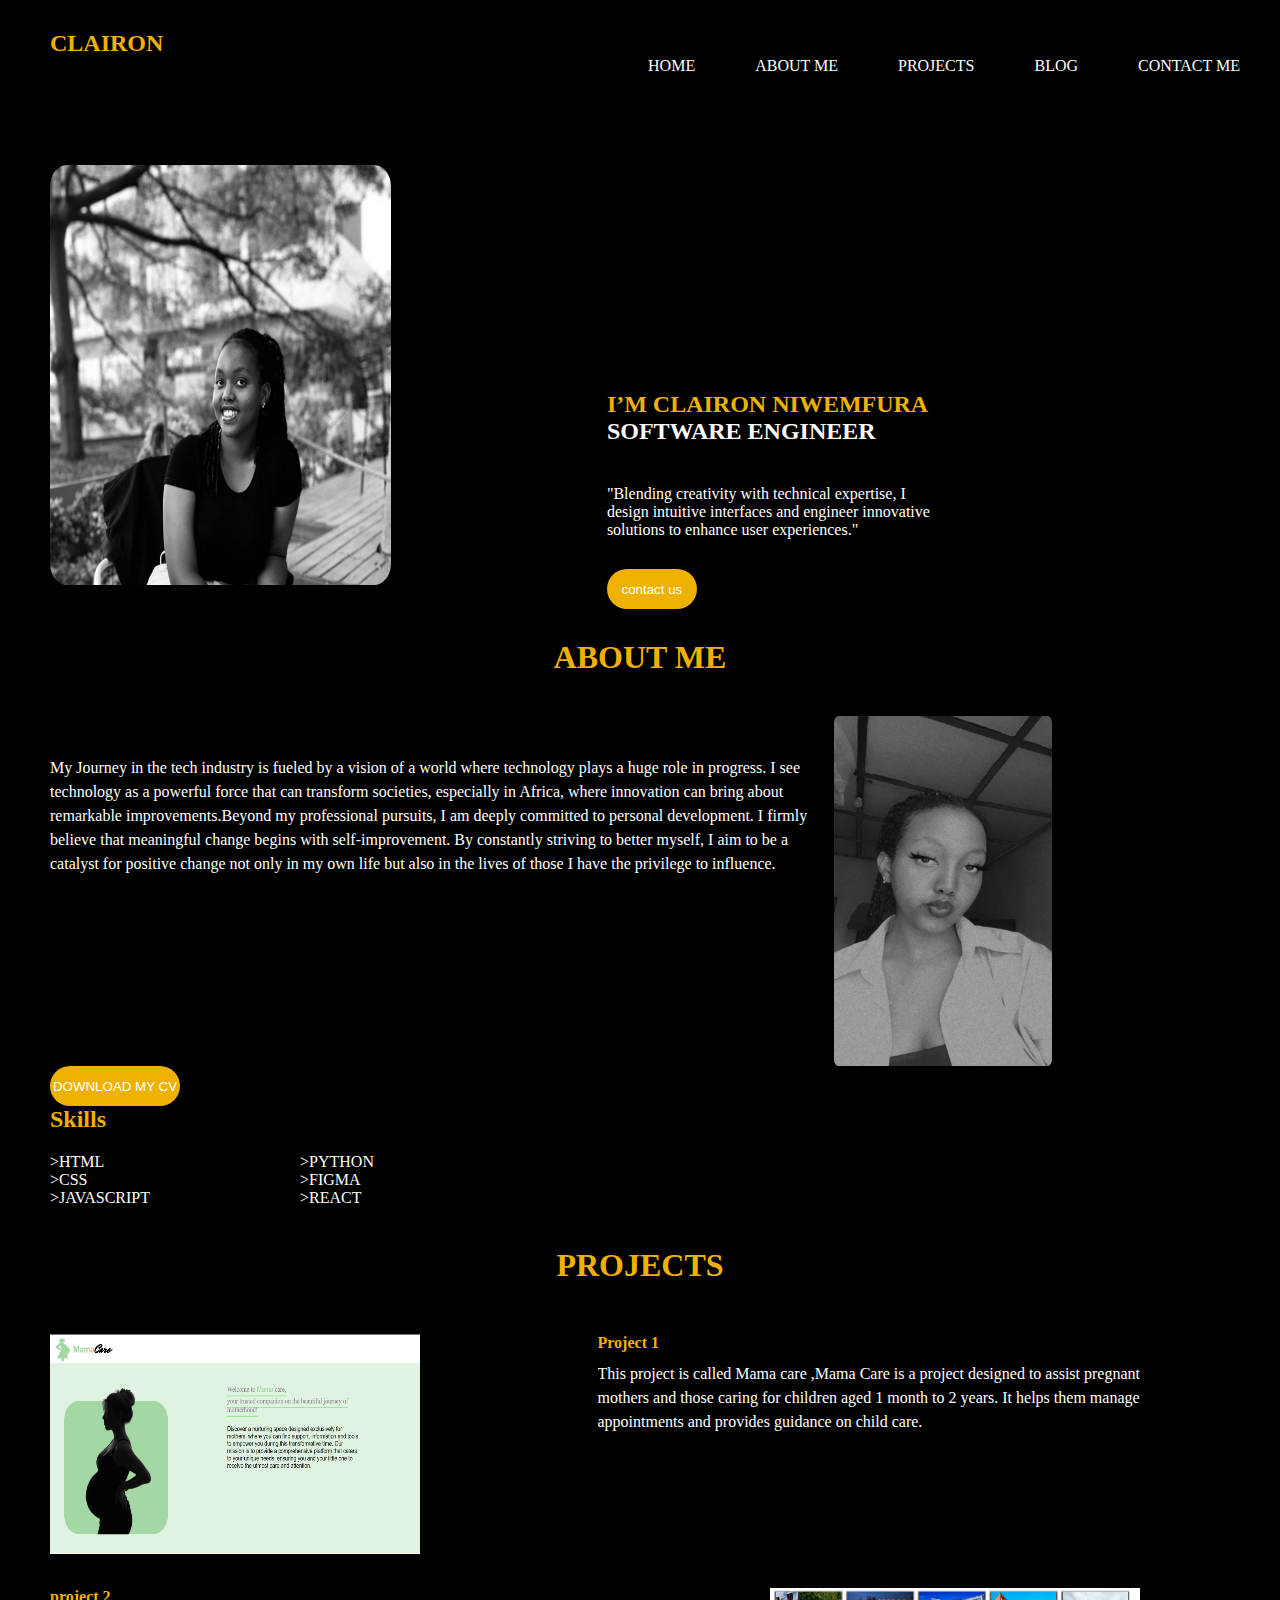
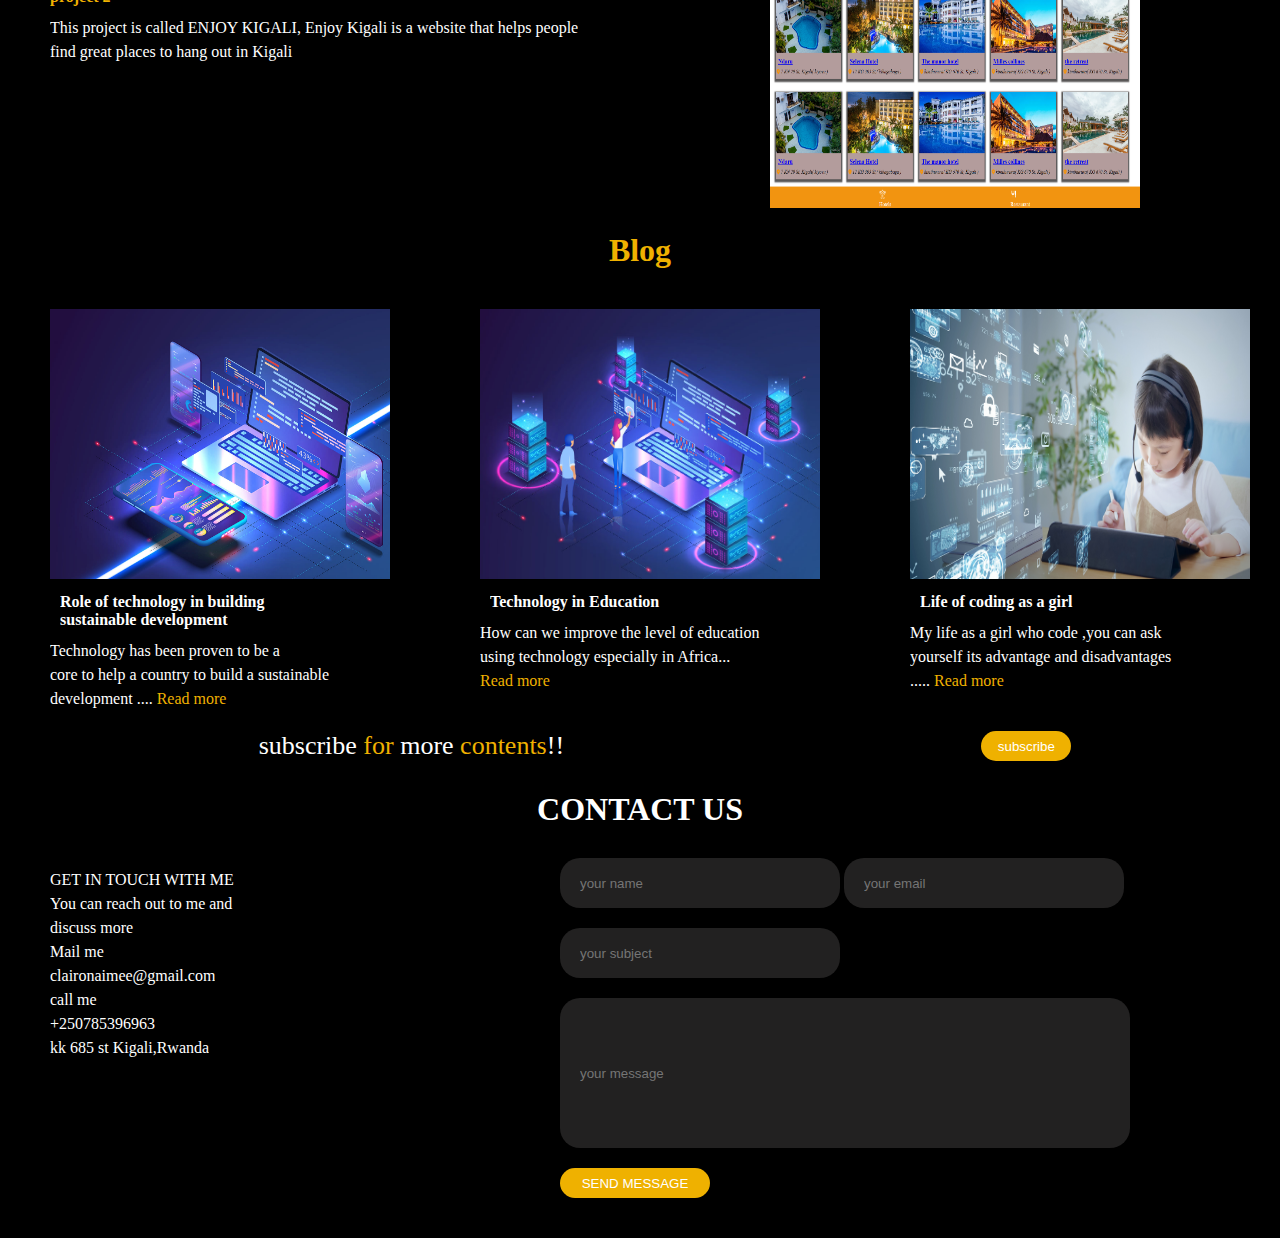
==== index.HTML @ c228ec84 "adding responsiveness on my home page" ====
<!DOCTYPE html>
<html lang="en">
<head>
    <meta charset="UTF-8">
    <meta name="viewport" content="width=device-width, initial-scale=1.0">
    <title>My Brand</title>
    <link rel="stylesheet" href="./index.css">
</head>
<body>
    <div class="body">
        <div class="Home">
            <div class="upperPart-Home">
                <div class="logo">
                    <h2>CLAIRON</h2>
                </div>
                <div class="nav-bar">
                    <ul class="list">
                        <a href="index.HTML"> <li> HOME</li></a>
                        <a href="# aboutme"><li> ABOUT ME </li></a> 
                        <a href="#project"><li>PROJECTS </li></a>
                        <a href="#blog"><li>BLOG</li></a>
                        <a href="#contactme"><li>CONTACT ME </li></a>
                      </ul>
                </div>   
            </div>
            
            <div class="lowerpart-Home" id="home">
                <div class="leftside-Home">
                  <img src="./Images/WhatsApp Image 2024-01-29 at 14.06.48.jpeg" alt="img">

                </div>

                <div class="rightside-Home">
                    <div>
                      <h2>I’M CLAIRON NIWEMFURA</h2>
                      <h2 class="dif">SOFTWARE ENGINEER</h2> 
                    </div>
                    <div class="parahome">
                      <p class="para">"Blending creativity with technical expertise, 
                         I design intuitive interfaces and engineer 
                        innovative solutions to enhance user experiences."
                    </div>
                   <button class="btn">contact us</button>
                </div>

            </div>

        </div>

        <div class="about-me" id="aboutme">
            <h1>ABOUT ME</h1>
            <div class="upperpart-aboutMe">
                <p>My Journey in the tech industry is fueled by a vision of a world where technology plays a huge role in progress. I see technology as a powerful force that can transform societies, especially in Africa, where innovation can bring about remarkable improvements.Beyond my professional pursuits, I am deeply committed to personal development. I firmly believe that meaningful change begins with self-improvement. By constantly striving to better myself, I aim to be a catalyst for positive change not only in my own life but also in the lives of those I have the privilege to influence. 
                </p>
                
                <img src="./Images/WhatsApp Image 2024-01-31 at 07.38.23 (1).jpeg" alt="img">
            </div>
            <button class="btn-aboutme">DOWNLOAD MY CV</button>
            <div class="lowerpart-aboutMe">
                <h2>Skills</h2>
                <div class="skills">
                    <div class="skillset1">
                        <ol> >HTML</ol>
                        <ol> >CSS</ol>
                        <ol> >JAVASCRIPT</ol>
                    </div>
                    <div>
                        <ol> >PYTHON</ol>
                        <ol> >FIGMA</ol>
                        <ol> >REACT</ol>
                    </div>
                </div>
            </div>
        </div>

        <div class="projects" id="project">
           <h1>PROJECTS</h1>
           <div class="project1">
               <div> 
                 <img src="./Images/mamacarepic.PNG" alt="img">
               </div>
               <div>
                  <h4>Project 1</h4>
                  <p>This project is called Mama care ,Mama Care is a project designed to assist pregnant <br>
                  mothers and those caring for children aged 1 month to 2 years. It helps them manage <br>
                  appointments and provides guidance on child care.</p>
                  <a href=""></a>
               </div>
            </div>
           <div class="project2">
                <div>
                    <h4>project 2</h4>
                    <p>This project is called ENJOY KIGALI,   Enjoy Kigali is a website that helps people <br>
                        find great places to hang out in Kigali
                    </p>
                    <a href=""></a>
                </div>
                <div>
                    <img src="./Images/enjoy kigali.PNG" alt="img">
                </div>
            </div>
        </div>
        <div class="blog" id="blog">
           <h1>Blog</h1>
           <div class="blogPart">
              <div class="blog1">
                  <img src="./Images/pic 1.jpg" alt="">
                  <h4>Role of technology in building <br>
                  sustainable development</h4>
                  <p>Technology has been proven to be a <br>
                  core to help a country to build a sustainable <br>
                  development .... <span> Read more</span>  </p>
              </div>
              <div>
                 <img src="./Images/pic 2.jpg" alt="">
                 <h4>Technology in Education</h4>
                 <p>How can we improve the level of education <br>
                  using technology especially in Africa... <br>
                  <span> Read more</span></p>
              </div>
              <div>
                 <img src="./Images/pic 3.jpg" alt="">
                 <h4>Life of coding as a girl</h4>
                 <p>My life as a girl who code ,you can ask <br>
                  yourself its advantage and disadvantages  <br>
                 .....<span> Read more</span></p>
              </div>
           </div>
            <div class="subscribePart">
             <p>subscribe <span>for</span> more <span>contents</span>!!</p>
             <a href="signup.HTML"><button class="subscribe-btn">subscribe</button></a> 
           </div>
        </div>
        <div class="contact-me" id="contactme">
            <h1>CONTACT <span> US </span></h1>
            <div class="contact-mepart">
               <div class="left-partcontactMe">
                    <p class="getintouch">GET IN TOUCH WITH ME</p>
                    <p>You can reach out to me and <br>
                       discuss more</p>
                    <div class="contact-meIcons">
                      <img src="" alt="">    
                      <div>
                         <p>Mail me</p>
                         <p>claironaimee@gmail.com</p>
                      </div>
                    </div>   
                    <div class="contact-meIcons">
                        <img src="" alt="">
                        <div>
                            <p>call me</p>
                            <p>+250785396963</p>
                        </div>
                    </div>
                    <div class="contact-meIcons">
                        <img src="" alt="">
                        <div>
                            <p>kk 685 st Kigali,Rwanda</p>
                        </div>
                    </div>
                    <div class="icons">
                        <img src="" alt="">
                        <img src="" alt="">
                    </div>
                </div>
                <div class="right-partContactme">
                    <input type="text" placeholder="your name">
                    <input type="text" placeholder="your email"> <br>
                    <input type="text" placeholder="your subject"> <br>
                    <input type="text" placeholder="your message" id="message"> <br>
                    <button class="message-btn">SEND MESSAGE</button>
                </div>
            </div>
            </div>
            
    </div>
</body>
</html>
---- index.css ----
*{
    background-color: black;
    color: white;
    box-sizing: border-box;
    margin: 0px;
    padding: 0px;
    overflow-x: hidden;
}
h2{
    color: #EFB100;
}
.nav-bar li ol{
    display: flex;
}
.logo{
    margin-top: 30px;
    margin-left: 50px ;
}
.list{
    display: flex;
    justify-content: end;
    list-style: none;
    padding: 10px;
    margin-right:30px;
    margin-top: -10px;
    text-align: left;
    text-indent: 60px;
    text-decoration-style: none;

}
.lowerpart-Home{
    display: flex;
    justify-content: space-between;
    margin-top: 50px;
}
.lowerpart-Home img {
    height: 420px;
    width:86%;
    border-radius: 5%;
    margin-left: 50px;
    margin-top: 30px;
    margin-bottom: 20px;
}
.dif{
    color: white;
}
.rightside-Home{
    /* margin-right: -40px; */
    margin-top:100px ;
    margin-left: 210px;
    align-content: flex-end;
}
.rightside-Home p{
    margin-top: 40px;
    margin-bottom:30px;
}
.btn{
    background-color:#EFB100 ;
    border: none;
    border-radius: 20px;
    width: 90px;
    height: 40px;
    /* border-right: none; */
}
.upperpart-aboutMe{
    display: flex;
    justify-content: space-between;
    width: 90%;
}
.about-me h1{
    color: #EFB100;
    margin-top: 30px;
    text-align: center;
}
.upperpart-aboutMe img{
    height: 350px;
    width:90%;
    border-radius: 2%;
    margin-right:100px ;
}
.upperpart-aboutMe{
    margin-top: 40px;
}
.upperpart-aboutMe p{
    margin-top: 40px;
    margin-left: 50px;
    line-height:1.5;
}
.lowerpart-aboutMe{
    margin-left: 50px;
}
.btn-aboutme{
    background-color:#EFB100 ;
    border: none;
    border-radius: 20px;
    width: 130px;
    height: 40px;
    margin-left: 50px; 
}
.skills{
    display: flex;
    margin-top: 20px;
    margin-bottom: 40px;
}
.skillset1{
    margin-right: 150px;
}
.projects h1{
    color: #EFB100;
    text-align: center;
}
.project1 img{
    width: 370px;
    height: 220px;
}
.project1{
    margin-bottom: 20px;
    margin-left: 50px;
    margin-top: 50px;
    margin-right: 140px;
}
.project1 p{
    margin-top: 10px;
    line-height: 1.5;
}
.project2 p{
    margin-top: 10px;
    line-height: 1.5;
}
.project2 {
    margin-bottom: 20px;
    margin-left: 50px;
    margin-top: 30px;
    margin-right: 140px;
 
}
.project2 img{
    width: 370px;
    height: 220px;  
} 
.project1 ,.project2{
    display: flex;
    justify-content: space-between;
} 
.project1 h4,.project2 h4{
    color: #EFB100;
}
.blog h1{
    text-align: center;
    color: #EFB100;
}
.blogPart img{
    width: 340px;
    height: 270px;
}
.blogPart{
    display: flex ;
    justify-content: space-between;
    margin-right: 30px;
    margin-bottom: 20px;
    margin-left: 50px;
    margin-top: 40px;
}
.blogPart h4{
    margin:10px;
}
.blogPart p{
    line-height: 1.5;
}
.blogPart span{
    color: #EFB100;
}
.subscribePart {
    margin-left: 50px;
    display: flex;
    justify-content: space-around;
    
}
.subscribePart p{
    font-size: 26px;
}
.subscribePart span{
    color: #EFB100;
}
.subscribe-btn{
    background-color: #EFB100;
    width: 90px;
    height: 30px;
    border: none;
    border-radius: 20px;
}
.contact-me h1{
    margin-top: 30px;
    text-align: center;
}
.getintouch{
    margin-top: 10px;
}
.contact-meIcons{
    display: flex;
}
.icons{
    display: flex;
}
.contact-mepart{
    display: flex;
    justify-content: space-between;
    margin-bottom: 40px;
    margin-top: 30px;
}
.left-partcontactMe{
    margin-left: 50px;
    line-height: 1.5;
}
.contact-mepart{
    margin-top: 30px;
}
.right-partContactme{
    margin-right: 150px;
}
.right-partContactme input{
    border: none;
    background-color: #222121;
    width: 280px;
    height: 50px;
    margin-bottom: 20px;
    padding-left: 20px;
    border-radius: 20px;

}
#message{
    width: 570px;
    height: 150px;
}
.message-btn{
    border: none;
    background-color: #EFB100;
    width: 150px;
    height: 30px;
    border-radius: 20px;
}
.parahome{
    width: 50%;
}
a{
    text-decoration: none;
}
@media only screen and (max-width: 430px) {
    .lowerpart-Home{
        display :block;
    }  
    .lowerpart-Home img{
        margin-left: 20px;
        width:90%;
    }
    .list{
        display:block;
        
    }
    .rightside-Home{
        margin-left: 20px;
        margin-top:10px ;
        
    }
    .rightside-Home p{
        margin-top: 20px;
        margin-bottom:20px;
        width: 100%;
    }
    .para{
        width: 100%;
    }
    .upperpart-aboutMe{
        display: block;
    }
    .upperpart-aboutMe p{
        margin-left: 20px;
    }
    .upperpart-aboutMe img {
        margin-left: 50px;
        width: 50%;
        height: 300px;
    }
    
    .lowerpart-aboutMe{
        margin-left: 20px;
        margin-top: 20px;
    }
    .project1{
        display: block;
    }
    .project1 img{
        width: 90%;

    }
    .project2{
        display: block;
    }
    .blogPart{
        display: block;
    }
    .contact-mepart{
        display: block;
    }
    .right-partContactme{
        margin-left: 20px;
    }
    

}


@media only screen and (max-width: 800px){
    .project1{
        margin-right: 14px; 
        margin-left: 20px;

    }
    .project2{
        margin-left: 20px;
    }
    .upperpart-aboutMe img{
        width: 70%;
        margin-right: 0px;
        margin-top: 20px;
    }
    .lowerpart-Home img{
        width: 100%;
    }
    .rightside-Home{
        margin-left: 10px;
        align-content: flex-end;
    }
    .blogPart{
        display: inline-block;
        margin-right: 10px;
        align-content: center;
        margin-left: 20px;
    }
    .right-partContactme{
        margin-right: 15px;
    }
    .left-partcontactMe{
        margin-left: 20px;
        width: 40%;
    }
}
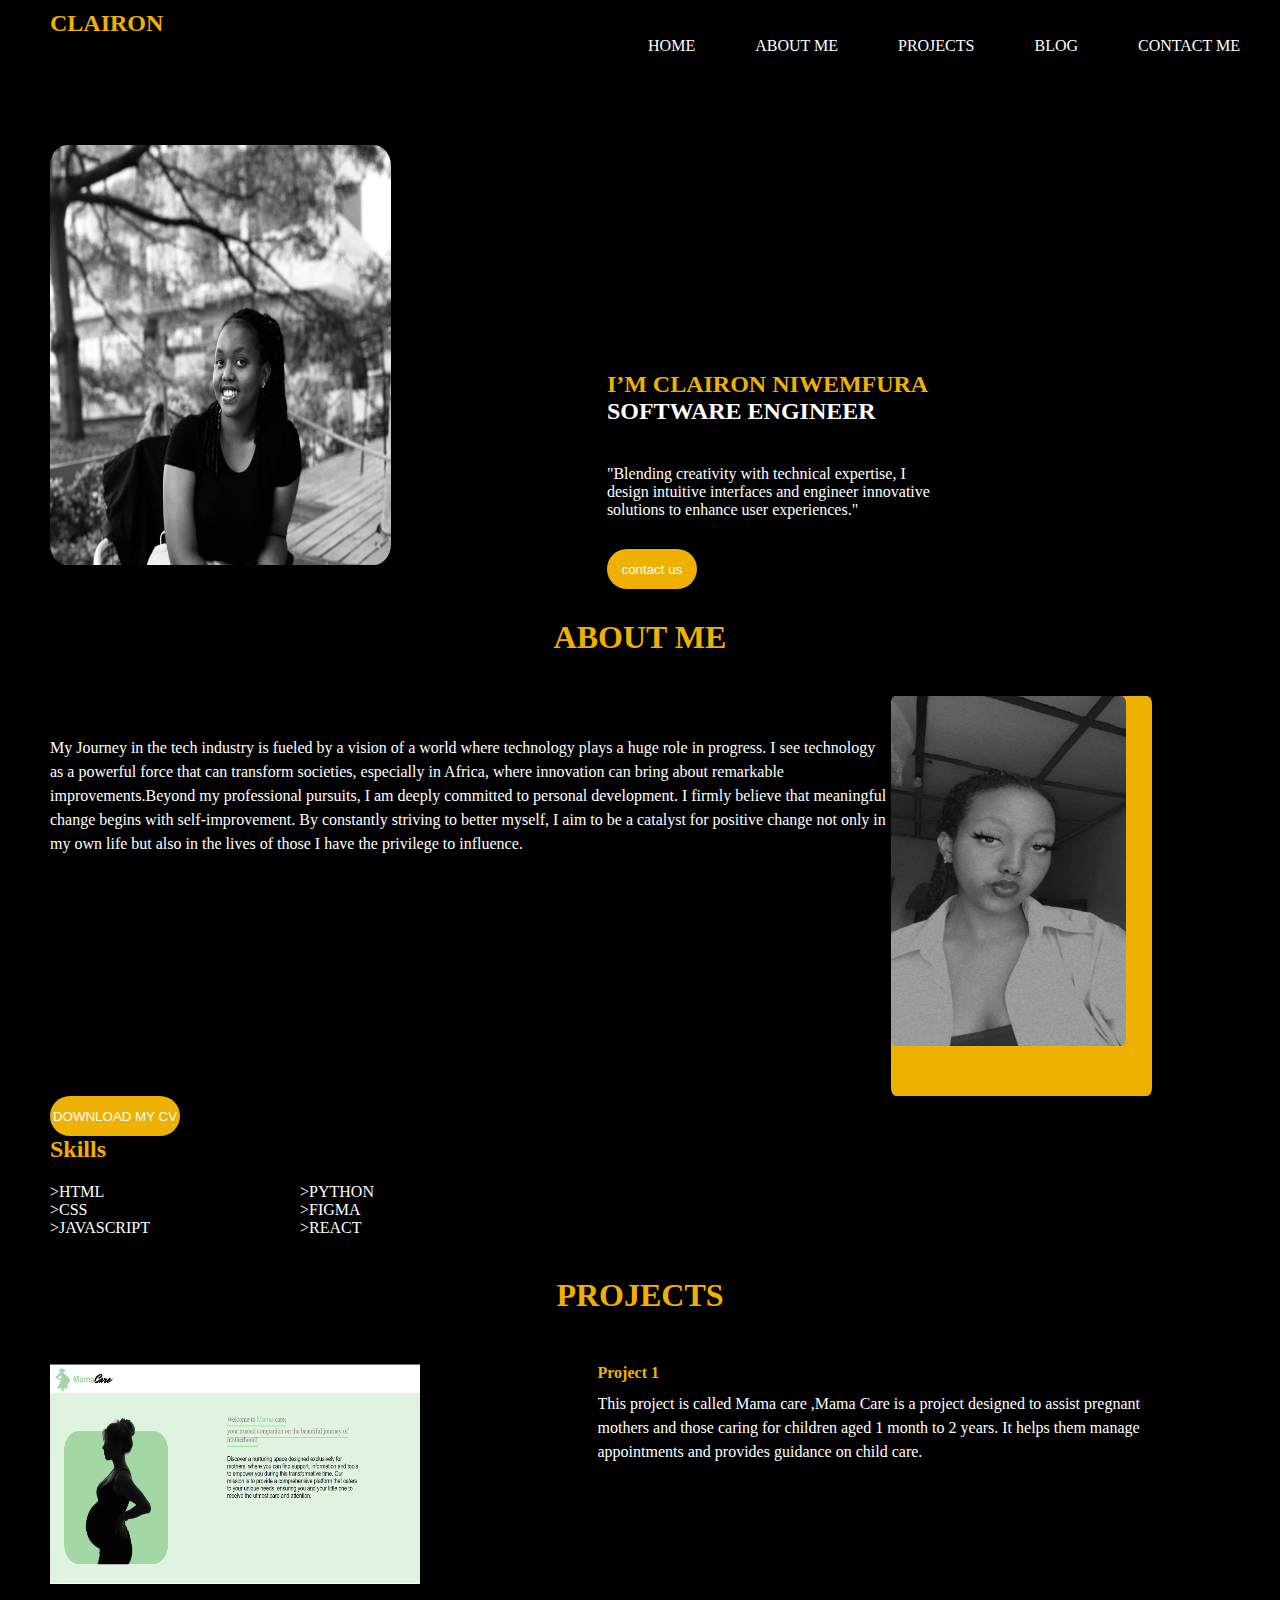
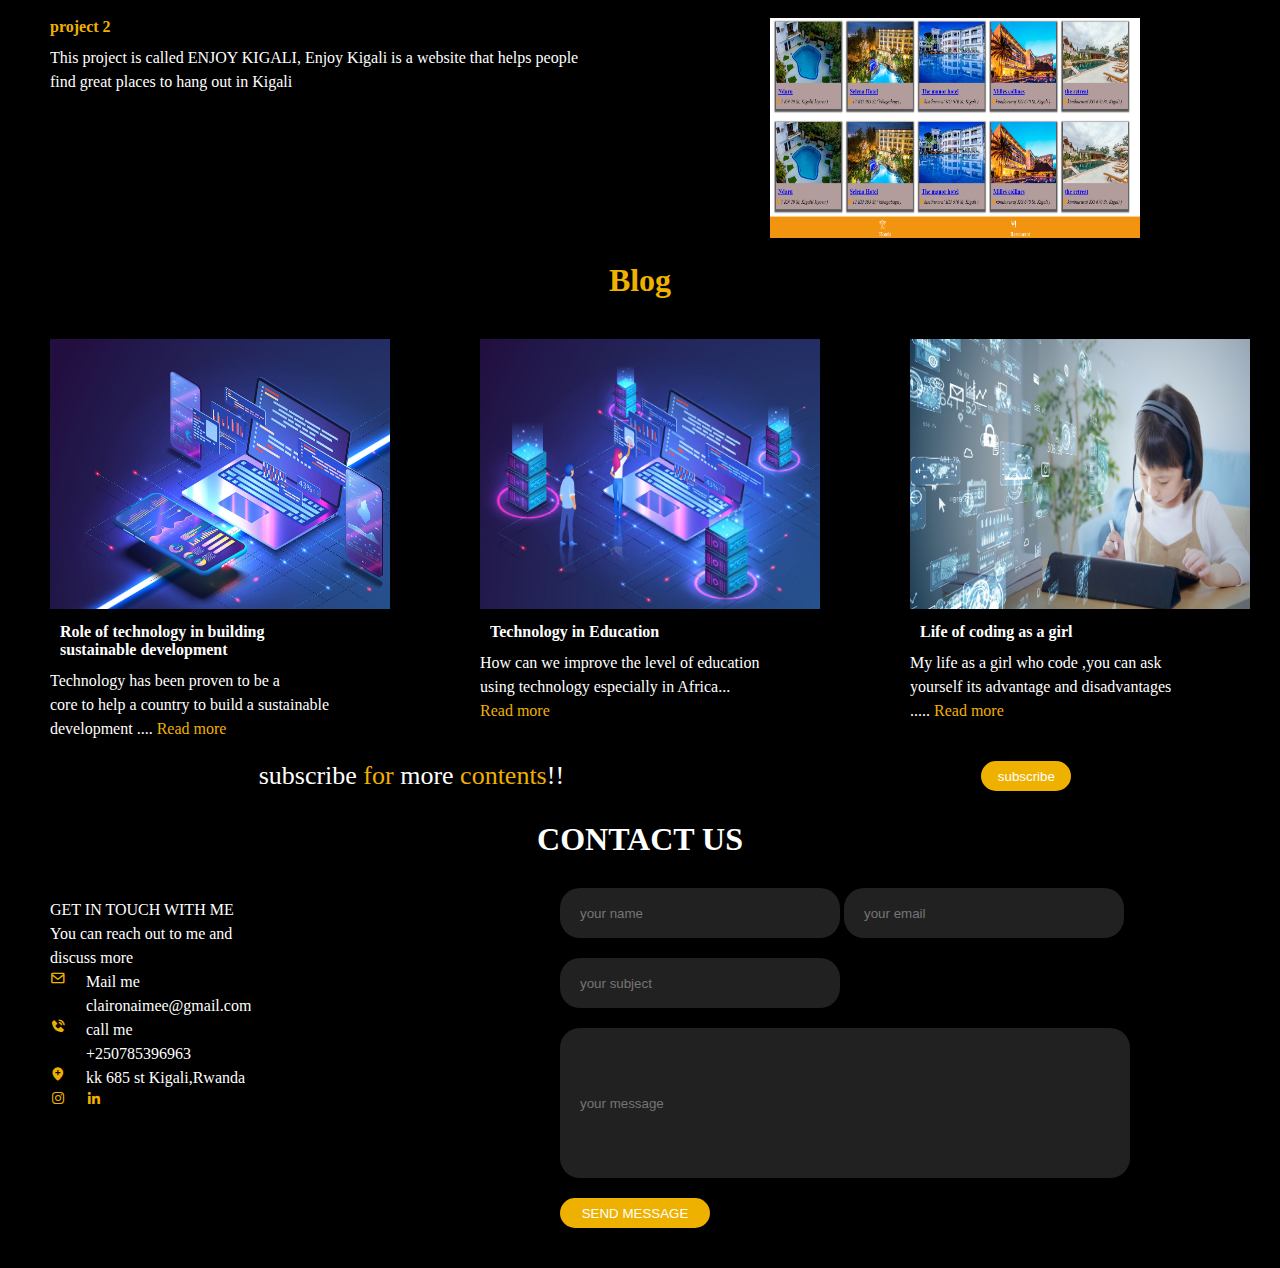
==== commit e6ca997b: "adding responsiveness part for both homepage and loginpage and sign up page and adding new files lik" ====
--- a/index.HTML
+++ b/index.HTML
@@ -5,6 +5,7 @@
     <meta name="viewport" content="width=device-width, initial-scale=1.0">
     <title>My Brand</title>
     <link rel="stylesheet" href="./index.css">
+    <link href='https://unpkg.com/boxicons@2.1.4/css/boxicons.min.css' rel='stylesheet'>
 </head>
 <body>
     <div class="body">
@@ -53,7 +54,7 @@
                 <p>My Journey in the tech industry is fueled by a vision of a world where technology plays a huge role in progress. I see technology as a powerful force that can transform societies, especially in Africa, where innovation can bring about remarkable improvements.Beyond my professional pursuits, I am deeply committed to personal development. I firmly believe that meaningful change begins with self-improvement. By constantly striving to better myself, I aim to be a catalyst for positive change not only in my own life but also in the lives of those I have the privilege to influence. 
                 </p>
                 
-                <img src="./Images/WhatsApp Image 2024-01-31 at 07.38.23 (1).jpeg" alt="img">
+                <span><img src="./Images/WhatsApp Image 2024-01-31 at 07.38.23 (1).jpeg" alt="img"></span>
             </div>
             <button class="btn-aboutme">DOWNLOAD MY CV</button>
             <div class="lowerpart-aboutMe">
@@ -104,7 +105,7 @@
            <h1>Blog</h1>
            <div class="blogPart">
               <div class="blog1">
-                  <img src="./Images/pic 1.jpg" alt="">
+                  <img src="./Images/pic 1.jpg" alt="img">
                   <h4>Role of technology in building <br>
                   sustainable development</h4>
                   <p>Technology has been proven to be a <br>
@@ -112,14 +113,14 @@
                   development .... <span> Read more</span>  </p>
               </div>
               <div>
-                 <img src="./Images/pic 2.jpg" alt="">
+                 <img src="./Images/pic 2.jpg" alt="img">
                  <h4>Technology in Education</h4>
                  <p>How can we improve the level of education <br>
                   using technology especially in Africa... <br>
                   <span> Read more</span></p>
               </div>
               <div>
-                 <img src="./Images/pic 3.jpg" alt="">
+                 <img src="./Images/pic 3.jpg" alt="img">
                  <h4>Life of coding as a girl</h4>
                  <p>My life as a girl who code ,you can ask <br>
                   yourself its advantage and disadvantages  <br>
@@ -139,28 +140,28 @@
                     <p>You can reach out to me and <br>
                        discuss more</p>
                     <div class="contact-meIcons">
-                      <img src="" alt="">    
+                      <i class='bx bx-envelope'></i>   
                       <div>
                          <p>Mail me</p>
                          <p>claironaimee@gmail.com</p>
                       </div>
                     </div>   
                     <div class="contact-meIcons">
-                        <img src="" alt="">
+                        <i class='bx bxs-phone-call'></i>
                         <div>
                             <p>call me</p>
                             <p>+250785396963</p>
                         </div>
                     </div>
                     <div class="contact-meIcons">
-                        <img src="" alt="">
+                        <i class='bx bxs-location-plus'></i>
                         <div>
                             <p>kk 685 st Kigali,Rwanda</p>
                         </div>
                     </div>
                     <div class="icons">
-                        <img src="" alt="">
-                        <img src="" alt="">
+                        <i class='bx bxl-instagram'></i>
+                        <i class='bx bxl-linkedin'></i>
                     </div>
                 </div>
                 <div class="right-partContactme">
--- a/index.css
+++ b/index.css
@@ -11,6 +11,9 @@
 }
 .nav-bar li ol{
     display: flex;
+}
+.upperPart-Home{
+    margin-top: -20px;
 }
 .logo{
     margin-top: 30px;
@@ -81,6 +84,13 @@
 .upperpart-aboutMe{
     margin-top: 40px;
 }
+.upperpart-aboutMe span{
+    background-color: #EFB100;
+    height: 400px;
+    width:100%;
+    border-radius: 2%;
+    
+}
 .upperpart-aboutMe p{
     margin-top: 40px;
     margin-left: 50px;
@@ -245,16 +255,26 @@
 a{
     text-decoration: none;
 }
+ i{
+    color: #EFB100;
+    margin-right: 20px;
+}
+.icons{
+    margin-right: 60px;
+}
 @media only screen and (max-width: 430px) {
     .lowerpart-Home{
-        display :block;
+        display :inline-block;
+        margin-top: 0px;
     }  
     .lowerpart-Home img{
         margin-left: 20px;
         width:90%;
+        margin-top: 0px;
+        margin-bottom: opx;
     }
     .list{
-        display:block;
+        display:inline-block;
         
     }
     .rightside-Home{
@@ -263,7 +283,7 @@
         
     }
     .rightside-Home p{
-        margin-top: 20px;
+        margin-top: 0px;
         margin-bottom:20px;
         width: 100%;
     }
@@ -272,12 +292,17 @@
     }
     .upperpart-aboutMe{
         display: block;
+        margin-top: -20px;
+        width: 600px;
     }
     .upperpart-aboutMe p{
         margin-left: 20px;
+        width: 100%;
+
     }
     .upperpart-aboutMe img {
         margin-left: 50px;
+        margin-top: 30px;
         width: 50%;
         height: 300px;
     }
@@ -316,20 +341,41 @@
         margin-left: 20px;
 
     }
+
     .project2{
         margin-left: 20px;
     }
     .upperpart-aboutMe img{
-        width: 70%;
+        width: 30%;
         margin-right: 0px;
         margin-top: 20px;
     }
+    .upperpart-aboutMe p{
+        width: 60%;
+    }
+    /* .lowerpart-Home{
+        display: flex;
+        justify-content:space-evenly;
+    } */
     .lowerpart-Home img{
         width: 100%;
-    }
-    .rightside-Home{
-        margin-left: 10px;
-        align-content: flex-end;
+        height: 80%;
+    }
+    .rightside-Home {
+        width: 90%;
+        margin-left: 60px;
+        margin-top: 60px;
+        /* align-content: flex-start; */
+    }
+    .rightside-Home h2{
+        font-size: 21px;
+        /* width: 90%; */
+        /* margin-left: 60px; */
+        /* align-content: flex-start; */
+    }
+    .rightside-Home .parahome{
+        width: 80%;
+        font-size: 17px;
     }
     .blogPart{
         display: inline-block;
@@ -344,4 +390,20 @@
         margin-left: 20px;
         width: 40%;
     }
+    .list{
+        text-indent: 20px;
+        margin-top:0px;
+    }
+    
+}
+@media only screen and (max-width: 330px){
+    .skillset1{
+        margin-right: 40px;
+    }
+
+    .blogPart img{
+        width: 270px;
+        height: 200px;
+    }
+     
 }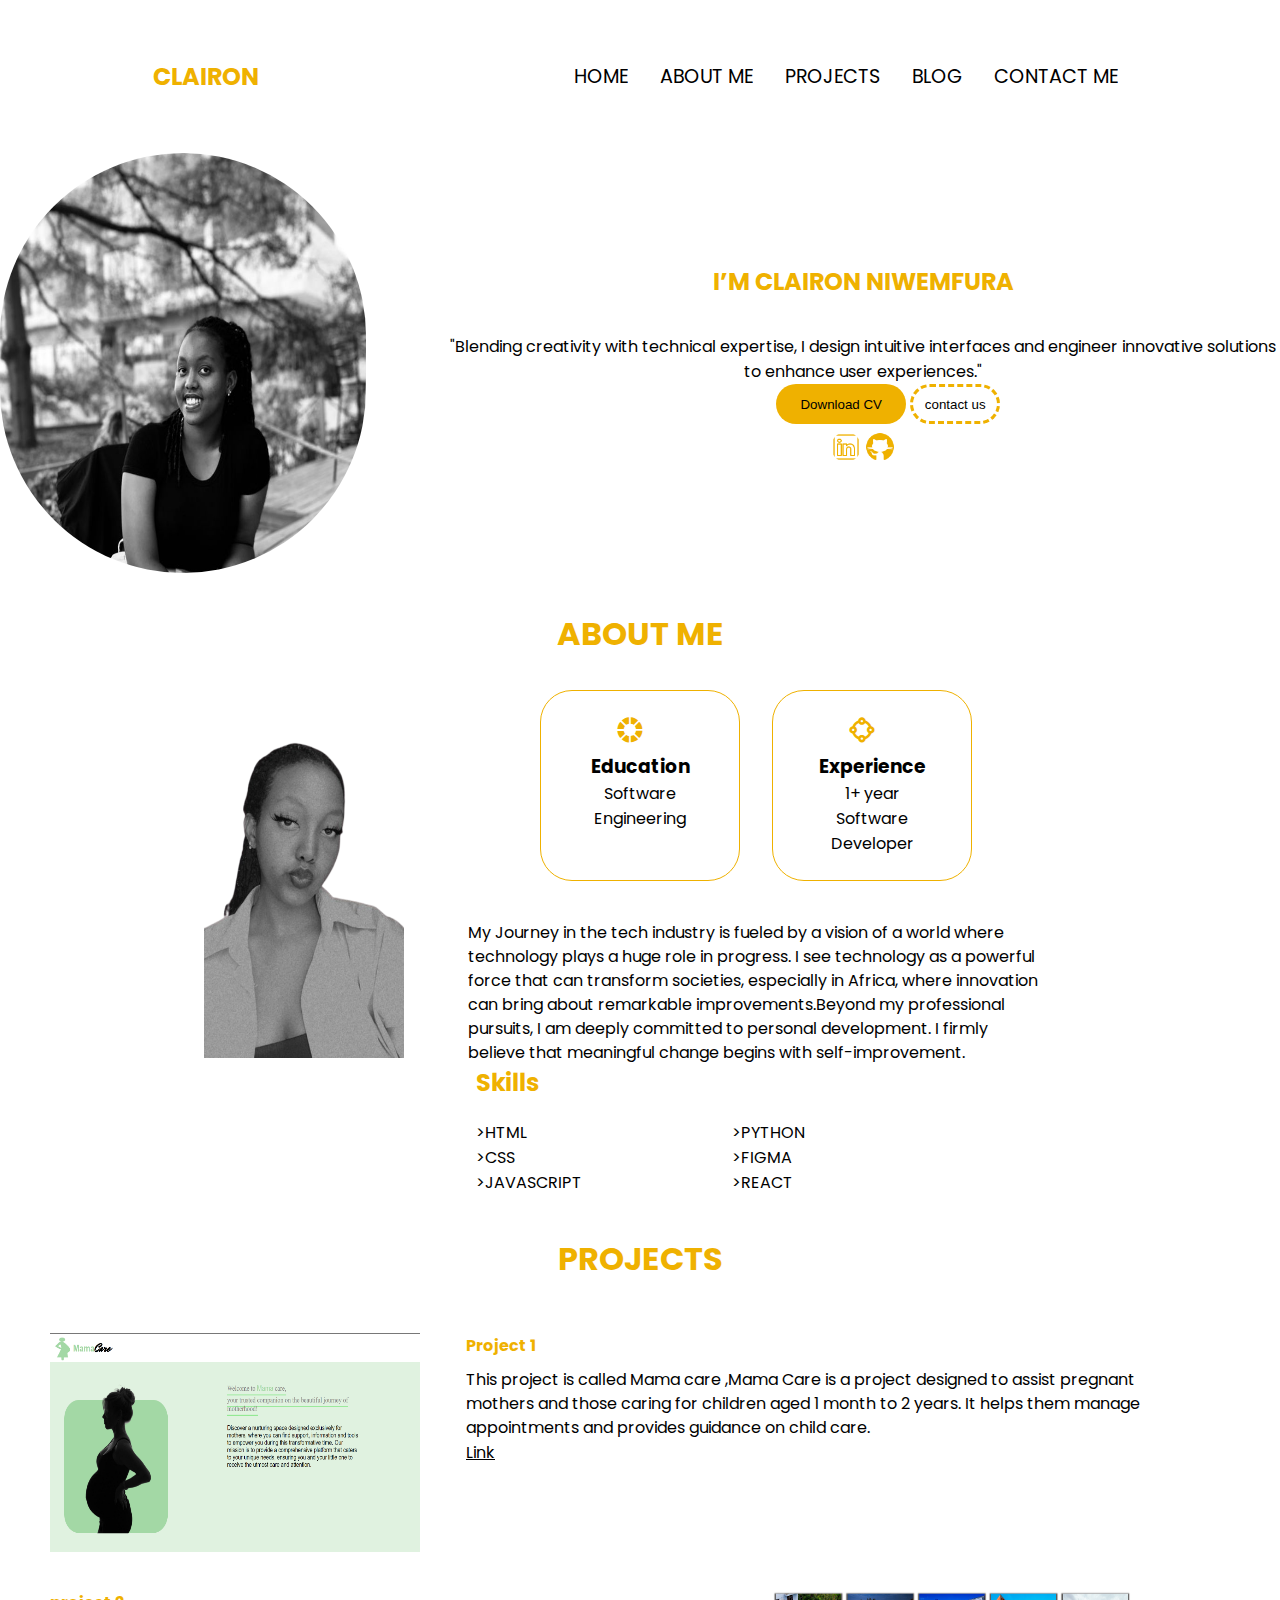
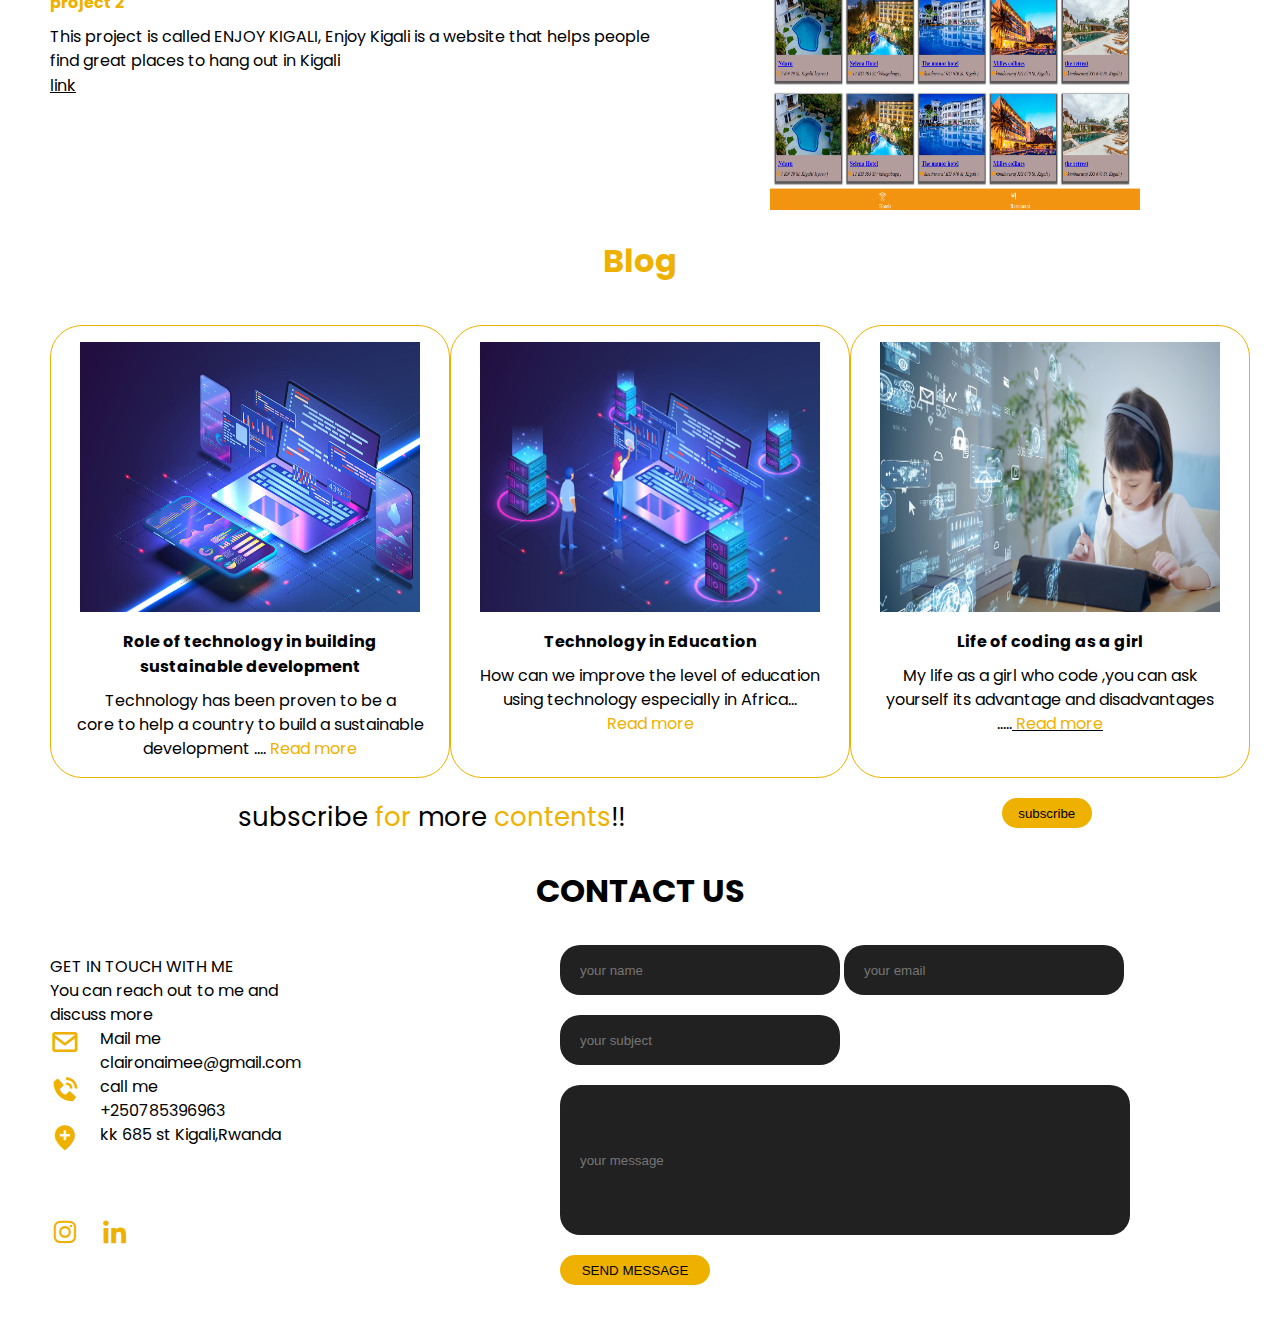
==== commit c1d569f6: "adding some new files like the dashboard part" ====
--- a/index.HTML
+++ b/index.HTML
@@ -6,30 +6,46 @@
     <title>My Brand</title>
     <link rel="stylesheet" href="./index.css">
     <link href='https://unpkg.com/boxicons@2.1.4/css/boxicons.min.css' rel='stylesheet'>
+    <script src="./script.js"></script>
 </head>
 <body>
     <div class="body">
-        <div class="Home">
+        <div class="Home"  id="home">
             <div class="upperPart-Home">
                 <div class="logo">
                     <h2>CLAIRON</h2>
                 </div>
                 <div class="nav-bar">
                     <ul class="list">
-                        <a href="index.HTML"> <li> HOME</li></a>
-                        <a href="# aboutme"><li> ABOUT ME </li></a> 
-                        <a href="#project"><li>PROJECTS </li></a>
-                        <a href="#blog"><li>BLOG</li></a>
-                        <a href="#contactme"><li>CONTACT ME </li></a>
-                      </ul>
+                        <li><a href="#home">  HOME</a></li>
+                        <li><a href="#aboutme"> ABOUT ME </a></li>
+                        <li><a href="#project">PROJECTS  </a></li>
+                        <li><a href="#blog">BLOG</a></li>
+                        <li><a href="#contactme">CONTACT ME</a></li>
+                    </ul>
                 </div>   
             </div>
-            
+            <nav id="hamburger-nav">
+               <div class="logo">Clairon</div>
+               <div class="hamburger-menu">
+                  <div class="hamburger-icon" onclick="toggleMenu()">
+                    <span></span>
+                    <span></span>
+                    <span></span>
+                   </div>
+                  <div class="menu-links">
+                    <li><a href="#home">  HOME</a></li>
+                        <li><a href="#aboutme" onclick="toggleMenu()"> ABOUT ME </a></li>
+                        <li><a href="#project" onclick="toggleMenu()">PROJECTS  </a></li>
+                        <li><a href="#blog" onclick="toggleMenu()">BLOG</a></li>
+                        <li><a href="#contactme" onclick="toggleMenu()">CONTACT ME</a></li>
+                 </div>
+               </div>
+            </nav>
             <div class="lowerpart-Home" id="home">
                 <div class="leftside-Home">
                   <img src="./Images/WhatsApp Image 2024-01-29 at 14.06.48.jpeg" alt="img">
-
-                </div>
+               </div>
 
                 <div class="rightside-Home">
                     <div>
@@ -41,38 +57,73 @@
                          I design intuitive interfaces and engineer 
                         innovative solutions to enhance user experiences."
                     </div>
-                   <button class="btn">contact us</button>
-                </div>
-
-            </div>
-
-        </div>
-
+                    <div>
+                        <button class="btn-aboutme"
+                        onclick="window.open('./assets/claironcv.pdf')">Download CV</button>
+                        <button class="btn" onclick="location.href=('./#contactme')"
+                        >contact us</button>
+                    </div>
+                    <div id="socials-container">
+                        <img src="./Images/linkedin.png" alt="linkedin" 
+                        class="icon"
+                        onclick="location.href='https://www.linkedin.com/in/clairon-niwemfura-660587249/'">
+                        <img src="./Images/github.png" alt="github" 
+                        class="icon"
+                        onclick="location.href='https://github.com/ClaironNiwemfura'">
+                    </div>
+                    
+                </div>
+
+            </div>
+
+        </div>
         <div class="about-me" id="aboutme">
             <h1>ABOUT ME</h1>
-            <div class="upperpart-aboutMe">
-                <p>My Journey in the tech industry is fueled by a vision of a world where technology plays a huge role in progress. I see technology as a powerful force that can transform societies, especially in Africa, where innovation can bring about remarkable improvements.Beyond my professional pursuits, I am deeply committed to personal development. I firmly believe that meaningful change begins with self-improvement. By constantly striving to better myself, I aim to be a catalyst for positive change not only in my own life but also in the lives of those I have the privilege to influence. 
-                </p>
-                
-                <span><img src="./Images/WhatsApp Image 2024-01-31 at 07.38.23 (1).jpeg" alt="img"></span>
-            </div>
-            <button class="btn-aboutme">DOWNLOAD MY CV</button>
+            <div class="section-container">
+                <div class="imageabout-me">
+                    <span><img src="./Images/mypic1.png" alt="img"></span> 
+                </div>
+                <div class="about-details-container">
+                    <div class="about-containers">
+                        <div class="details-container">
+                            <i class='bx bxs-color'></i>
+                            <h3>Education</h3>
+                            <p> Software Engineering</p>
+                        </div>
+                        <div class="details-container">
+                            <i class='bx bx-shape-circle'></i>
+                             <h3>Experience</h3>
+                             <p>1+ year <br> Software Developer</p>
+                        </div>
+                    </div>
+                   <div class="upperpart-aboutMe">
+                        <p>My Journey in the tech industry is fueled by a vision of a world where technology plays a huge role in progress. I see technology as a powerful force that can transform societies, especially in Africa, where innovation can bring about remarkable improvements.Beyond my professional pursuits, I am deeply committed to personal development. I firmly believe that meaningful change begins with self-improvement.  
+                        </p>
+                    </div>
+                     
+                </div>
+           
+            </div>    
             <div class="lowerpart-aboutMe">
-                <h2>Skills</h2>
-                <div class="skills">
-                    <div class="skillset1">
-                        <ol> >HTML</ol>
-                        <ol> >CSS</ol>
-                        <ol> >JAVASCRIPT</ol>
-                    </div>
-                    <div>
-                        <ol> >PYTHON</ol>
-                        <ol> >FIGMA</ol>
-                        <ol> >REACT</ol>
-                    </div>
-                </div>
-            </div>
-        </div>
+                <div>
+                    <h2>Skills</h2>
+                    <div class="skills">
+                        <div class="skillset1">
+                            <ol> >HTML</ol>
+                            <ol> >CSS</ol>
+                            <ol> >JAVASCRIPT</ol>
+                            </div>
+                        <div>
+                            <ol> >PYTHON</ol>
+                            <ol> >FIGMA</ol>
+                            <ol> >REACT</ol>
+                        </div>
+                    </div>
+                </div>
+           </div>
+            
+        </div>
+            
 
         <div class="projects" id="project">
            <h1>PROJECTS</h1>
@@ -85,7 +136,7 @@
                   <p>This project is called Mama care ,Mama Care is a project designed to assist pregnant <br>
                   mothers and those caring for children aged 1 month to 2 years. It helps them manage <br>
                   appointments and provides guidance on child care.</p>
-                  <a href=""></a>
+                  <a href="https://infant-healthy-assurance-63vs.vercel.app/">Link</a>
                </div>
             </div>
            <div class="project2">
@@ -94,7 +145,7 @@
                     <p>This project is called ENJOY KIGALI,   Enjoy Kigali is a website that helps people <br>
                         find great places to hang out in Kigali
                     </p>
-                    <a href=""></a>
+                    <a href="https://enjoykigali.netlify.app/">link</a>
                 </div>
                 <div>
                     <img src="./Images/enjoy kigali.PNG" alt="img">
@@ -104,7 +155,7 @@
         <div class="blog" id="blog">
            <h1>Blog</h1>
            <div class="blogPart">
-              <div class="blog1">
+              <div class="blog1" id="blogsection">
                   <img src="./Images/pic 1.jpg" alt="img">
                   <h4>Role of technology in building <br>
                   sustainable development</h4>
@@ -112,19 +163,19 @@
                   core to help a country to build a sustainable <br>
                   development .... <span> Read more</span>  </p>
               </div>
-              <div>
+              <div id="blogsection">
                  <img src="./Images/pic 2.jpg" alt="img">
                  <h4>Technology in Education</h4>
                  <p>How can we improve the level of education <br>
                   using technology especially in Africa... <br>
                   <span> Read more</span></p>
               </div>
-              <div>
+              <div id="blogsection">
                  <img src="./Images/pic 3.jpg" alt="img">
                  <h4>Life of coding as a girl</h4>
                  <p>My life as a girl who code ,you can ask <br>
                   yourself its advantage and disadvantages  <br>
-                 .....<span> Read more</span></p>
+                 .....<a href="./blog.HTML"><span> Read more</span></a></p>
               </div>
            </div>
             <div class="subscribePart">
--- a/index.css
+++ b/index.css
@@ -1,65 +1,83 @@
+@import url('https://fonts.googleapis.com/css2?family=Poppins:wght@300;500;600&display=swap');
 *{
-    background-color: black;
-    color: white;
+    background-color:white ;
+    /* color: rgb(85,85,85); */
+    color: black;
     box-sizing: border-box;
     margin: 0px;
     padding: 0px;
     overflow-x: hidden;
 }
+body{
+    font-family: 'Poppins', sans-serif;
+}
+html{
+    scroll-behavior: smooth;
+}
 h2{
     color: #EFB100;
 }
-.nav-bar li ol{
-    display: flex;
-}
+
 .upperPart-Home{
-    margin-top: -20px;
+    /* margin-top: -20px; */
+    display: flex;
+    justify-content: space-around;
+    align-items: center;
+    height: 17vh;
 }
 .logo{
-    margin-top: 30px;
-    margin-left: 50px ;
+    /* margin-top: 30px; */
+    /* margin-left: 50px ; */
 }
 .list{
     display: flex;
-    justify-content: end;
+    /* justify-content: end; */
     list-style: none;
     padding: 10px;
-    margin-right:30px;
-    margin-top: -10px;
-    text-align: left;
-    text-indent: 60px;
-    text-decoration-style: none;
-
-}
-.lowerpart-Home{
-    display: flex;
-    justify-content: space-between;
-    margin-top: 50px;
+    /* text-decoration-style: none; */
+    gap: 2rem;
+    font-size: 1.2rem;
+
+}
+
+.nav-bar a{
+    text-decoration: none;
+    /* color: inherit; */
+    text-decoration-color: white;
+}
+.nav-bar a:hover{
+    color: #EFB100;
+    text-decoration: underline;
+    text-underline-offset: 1rem;
+}
+/* .lowerpart-Home{
+    display: flex;
+    justify-content: center;
+    align-items: center;
+    gap: 5rem; */
+    /* height: 80vh; */
+    /* margin-top: 50px; */
+/* } */
+.lowerpart-Home {
+    display: flex;
+    justify-content: center; /* Center content horizontally */
+    align-items: center; /* Center content vertically */
+    text-align: center;
+    gap: 5rem;
 }
 .lowerpart-Home img {
     height: 420px;
-    width:86%;
-    border-radius: 5%;
-    margin-left: 50px;
-    margin-top: 30px;
-    margin-bottom: 20px;
+    width: 100%;
+    border-radius: 85rem;
 }
 .dif{
     color: white;
 }
-.rightside-Home{
-    /* margin-right: -40px; */
-    margin-top:100px ;
-    margin-left: 210px;
-    align-content: flex-end;
-}
-.rightside-Home p{
-    margin-top: 40px;
-    margin-bottom:30px;
-}
 .btn{
-    background-color:#EFB100 ;
+    /* background-color:#EFB100 ; */
     border: none;
+    border-color: #EFB100;
+    border-style: dashed;
     border-radius: 20px;
     width: 90px;
     height: 40px;
@@ -70,34 +88,152 @@
     justify-content: space-between;
     width: 90%;
 }
+.about-me{
+    position: relative;
+}
+.details-container{
+    padding: 1.5rem;
+    flex: 1;
+    background-color: white;
+    border-radius: 2rem;
+    border: rgb(53, 53, 53) 0.1rem solid;
+    border-color: #EFB100;
+    text-align: center;
+    width: 200px;
+}
+#blogsection{
+    padding: 1rem;
+    flex: 1;
+    /* background-color: rgb(81, 74, 74); */
+    border-radius: 2rem;
+    border: rgb(53, 53, 53) 0.1rem solid;
+    border-color: #EFB100;
+    text-align: center;
+    width: 200px; 
+    box-shadow: #222121;
+}
+.section-container{
+    display: flex;
+    gap:2rem;
+    justify-content: center;
+    align-items: center;
+    /* flex-direction: column; */
+}
+.section-container img{
+    width: 200px;
+    height: 400px;
+}
+.about-containers{
+    display: flex;
+    gap: 2rem;
+    margin-top: 2rem;
+}
+.about-details-container{
+    display: flex;
+    justify-content: center;
+    align-items: center;
+    flex-direction: column;
+    width: 50%;
+}
+#boutme{
+    position: relative;
+}
 .about-me h1{
     color: #EFB100;
     margin-top: 30px;
     text-align: center;
 }
-.upperpart-aboutMe img{
+/* .upperpart-aboutMe img{
     height: 350px;
     width:90%;
     border-radius: 2%;
     margin-right:100px ;
-}
+} */
 .upperpart-aboutMe{
     margin-top: 40px;
 }
-.upperpart-aboutMe span{
-    background-color: #EFB100;
-    height: 400px;
-    width:100%;
-    border-radius: 2%;
-    
-}
 .upperpart-aboutMe p{
-    margin-top: 40px;
-    margin-left: 50px;
     line-height:1.5;
 }
 .lowerpart-aboutMe{
-    margin-left: 50px;
+    display: flex;
+    /* margin-left: 50px; */
+    justify-content: center;
+    align-items: center;
+}
+#hamburger-nav{
+    display: none;
+}
+.hamburger-menu{
+    position: relative;
+    display: inline-block;
+}
+.hamburger-icon{
+    display: flex;
+    align-content: flex-end;
+    flex-direction: column;
+    justify-content: space-between;
+    height: 24px;
+    width: 30px;
+    cursor: pointer;
+}
+.hamburger-icon span{
+    width: 100%;
+    height: 4px;
+    background-color: black;
+    transition: all 0.3 ease-in-out;
+}
+.menu-links{
+    position: absolute;
+    top: 100%;
+    right: 0;
+    background-color: white;
+    width: fit-content;
+    max-height: 0;
+    overflow: hidden;
+    transition: all 0.3 ease-in-out;
+
+}
+.menu-links a{
+    display: block;
+    padding: 10px;
+    text-align: center;
+    font-size: 1 rem;
+    color: black;
+    text-decoration: none;
+    transition: all 0.3 ease-in-out;
+
+}
+.menu-links li{
+    list-style: none;
+}
+.menu-links.open{
+    max-height: 300px;
+}
+.hamburger-icon.open span:first-child{
+    transform: rotate(45deg)translate(10px,5px);
+}
+.hamburger-icon.open span:nth-child(2){
+    opacity: 0;
+}
+.hamburger-icon.open span:last-child{
+    transform: rotate(-45deg)translate(10px,-5px);
+}
+.hamburger-icon span:first-child{
+    transform: none;
+}
+.hamburger-icon span:first-child{
+    opacity: 1;
+}
+.hamburger-icon span:first-child{
+    transform: none;
+}
+#socials-container img{
+    width: 30px;
+    height: 30px;
+}
+#socials-container {
+    margin-top: 0.5rem;
 }
 .btn-aboutme{
     background-color:#EFB100 ;
@@ -210,6 +346,7 @@
     display: flex;
 }
 .icons{
+    margin-top: 4rem;
     display: flex;
 }
 .contact-mepart{
@@ -249,15 +386,10 @@
     height: 30px;
     border-radius: 20px;
 }
-.parahome{
-    width: 50%;
-}
-a{
-    text-decoration: none;
-}
- i{
+ .bx{
     color: #EFB100;
     margin-right: 20px;
+    font-size: 30px;
 }
 .icons{
     margin-right: 60px;
@@ -330,8 +462,14 @@
     .right-partContactme{
         margin-left: 20px;
     }
-    
-
+    .section-container{
+        display: inline-block;
+    }
+    .about-details-container{
+        margin-left: 1rem;
+        justify-content: center;
+        text-align: center;
+    }
 }
 
 
@@ -406,4 +544,25 @@
         height: 200px;
     }
      
+}
+@media only screen and (max-width: 1200px){
+    .upperPart-Home{
+        display:none ;
+    }
+    #hamburger-nav{
+        display: flex;
+    }
+    #blogsection{
+        display: inline-block;
+        justify-content: center;
+        align-items: center;
+        width: 40%;  
+    }
+    .blogPart{
+        gap: 2rem;
+        display: inline-block;
+        justify-content: center;
+        align-items: center;
+    }
+
 }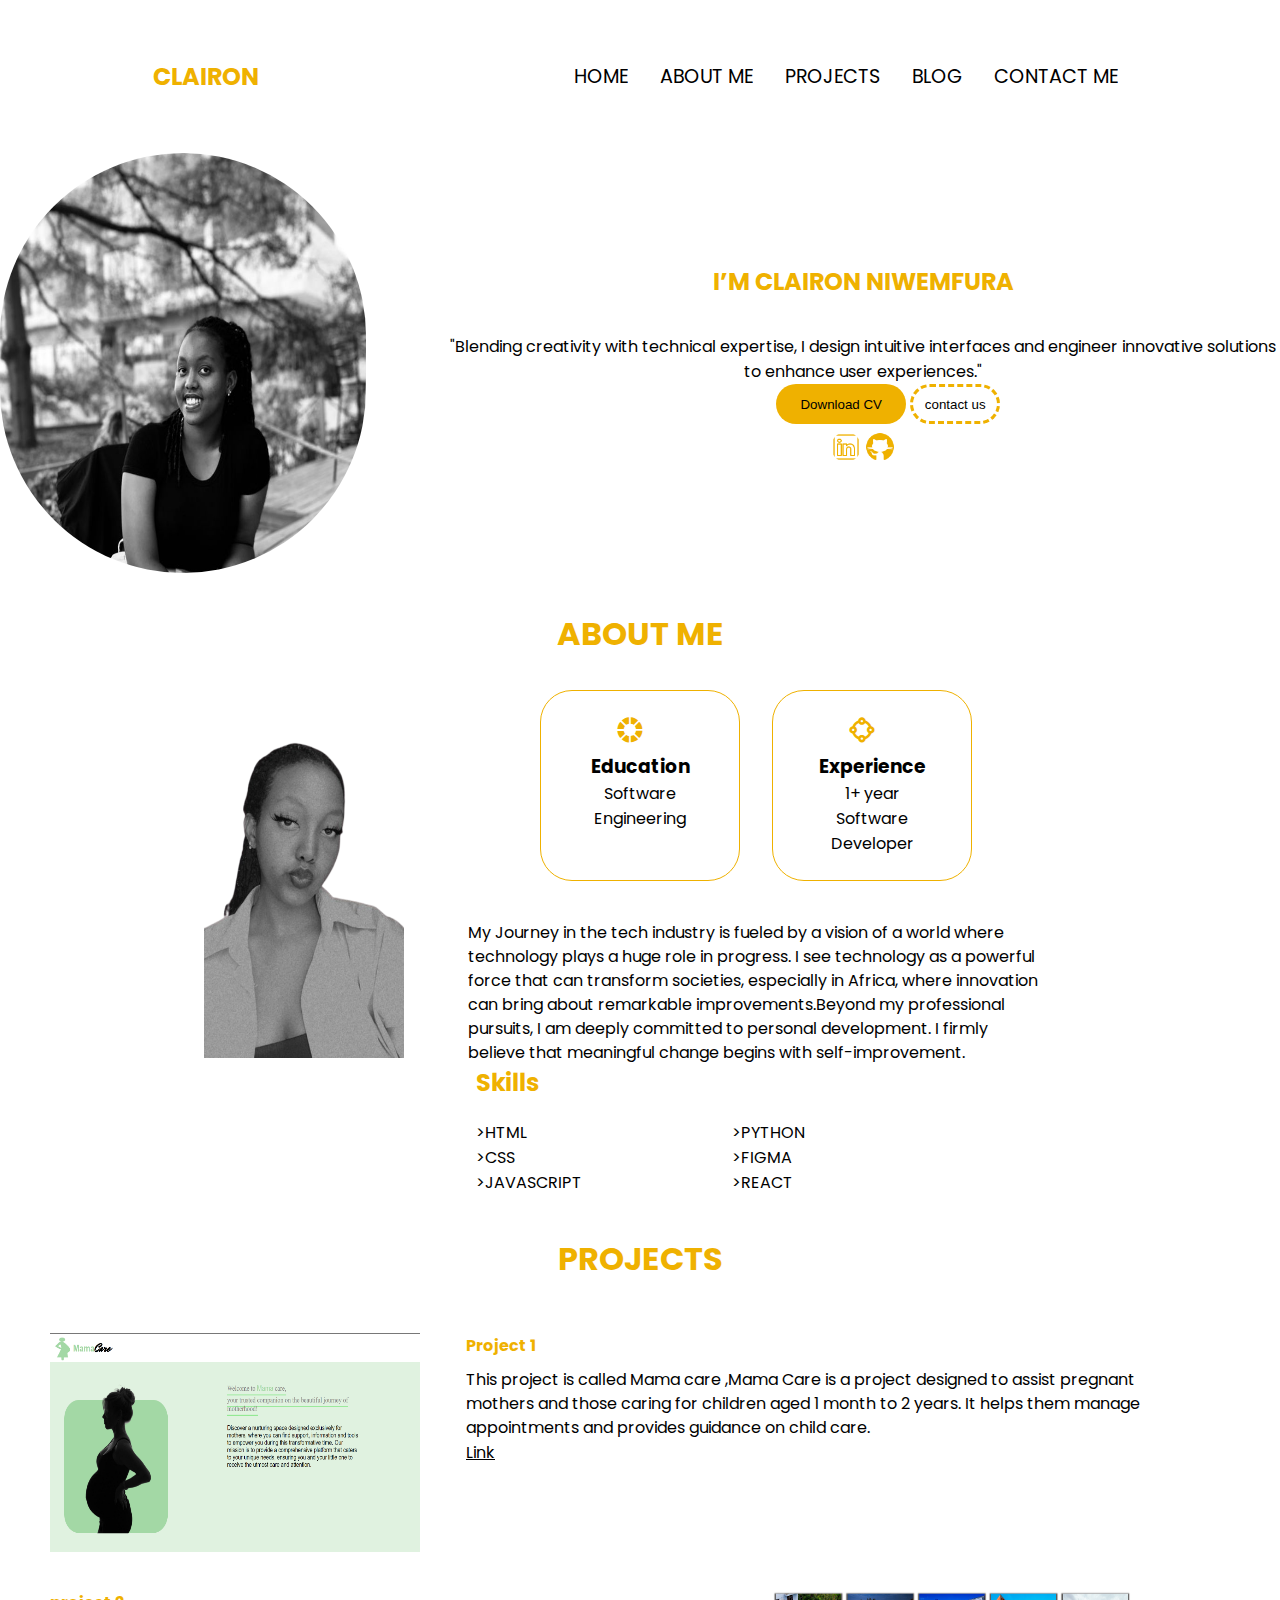
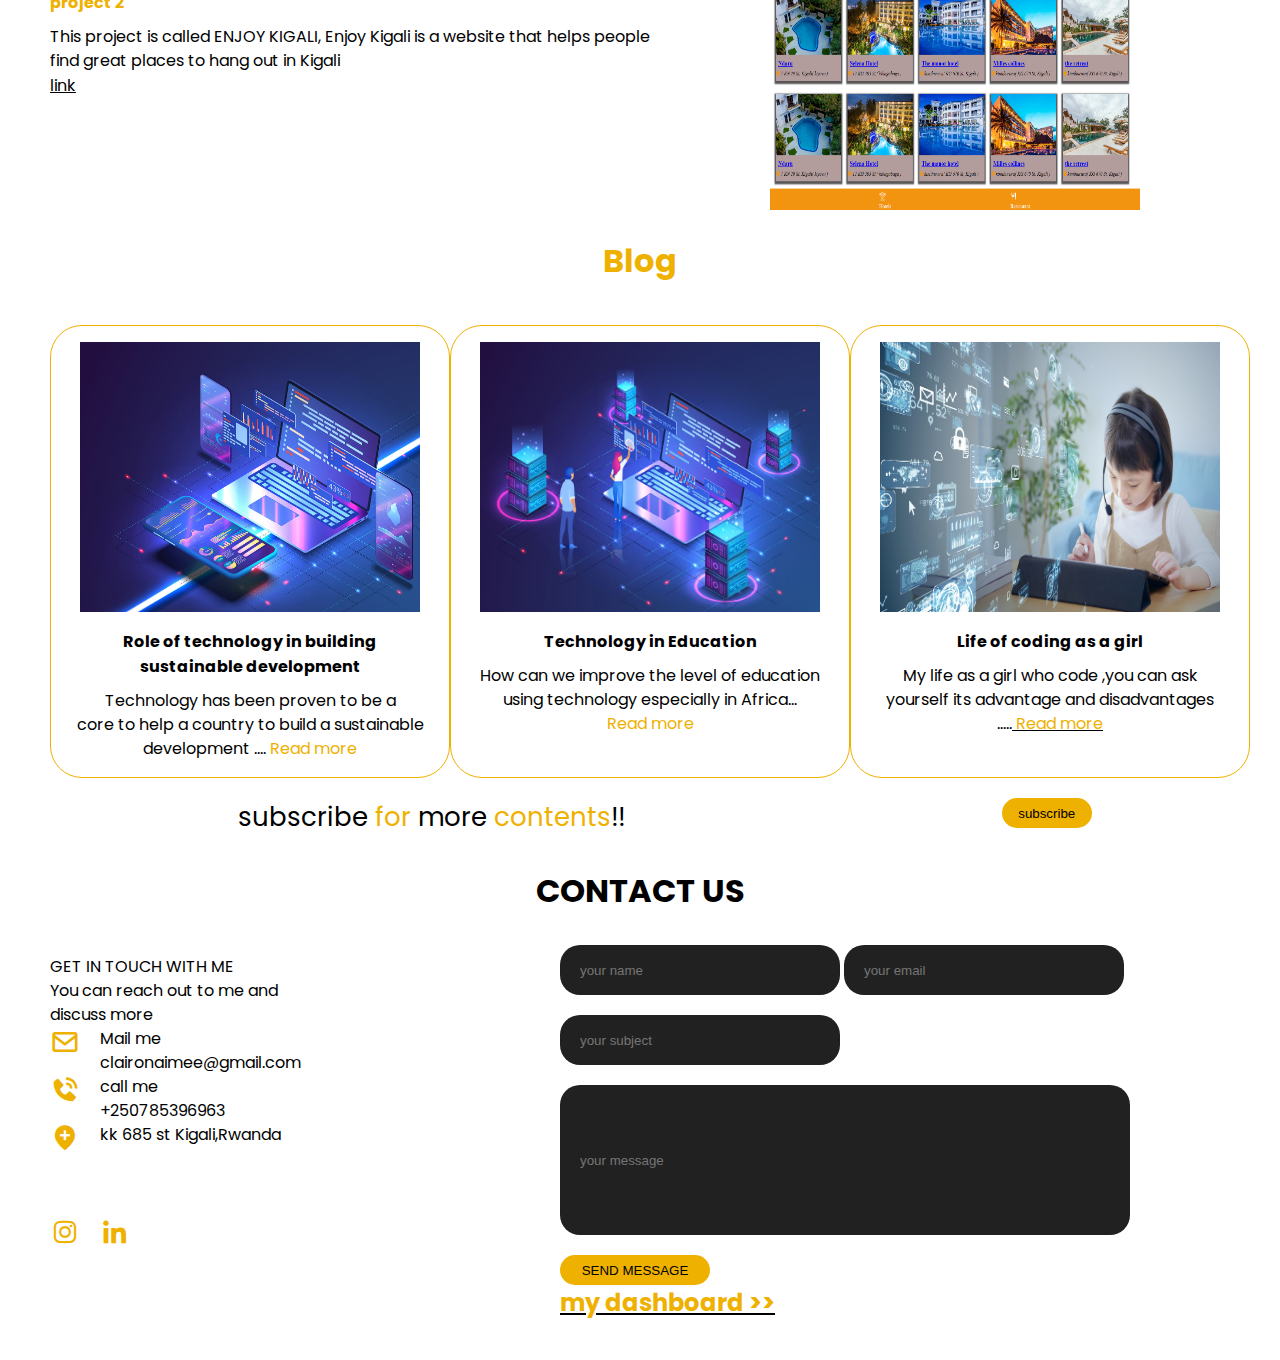
==== commit 03b98674: "adding the dashboard link" ====
--- a/index.HTML
+++ b/index.HTML
@@ -127,30 +127,33 @@
 
         <div class="projects" id="project">
            <h1>PROJECTS</h1>
-           <div class="project1">
-               <div> 
-                 <img src="./Images/mamacarepic.PNG" alt="img">
-               </div>
-               <div>
-                  <h4>Project 1</h4>
-                  <p>This project is called Mama care ,Mama Care is a project designed to assist pregnant <br>
-                  mothers and those caring for children aged 1 month to 2 years. It helps them manage <br>
-                  appointments and provides guidance on child care.</p>
-                  <a href="https://infant-healthy-assurance-63vs.vercel.app/">Link</a>
-               </div>
-            </div>
-           <div class="project2">
+           <div class="mainproject">
+            <div class="project1">
+                <div> 
+                  <img src="./Images/mamacarepic.PNG" alt="img">
+                </div>
                 <div>
-                    <h4>project 2</h4>
-                    <p>This project is called ENJOY KIGALI,   Enjoy Kigali is a website that helps people <br>
-                        find great places to hang out in Kigali
-                    </p>
-                    <a href="https://enjoykigali.netlify.app/">link</a>
-                </div>
-                <div>
-                    <img src="./Images/enjoy kigali.PNG" alt="img">
-                </div>
-            </div>
+                   <h4>Project 1</h4>
+                   <p>This project is called Mama care ,Mama Care is a project designed to assist pregnant <br>
+                   mothers and those caring for children aged 1 month to 2 years. It helps them manage <br>
+                   appointments and provides guidance on child care.</p>
+                   <a href="https://infant-healthy-assurance-63vs.vercel.app/">Link</a>
+                </div>
+             </div>
+            <div class="project2">
+                 <div>
+                     <h4>project 2</h4>
+                     <p>This project is called ENJOY KIGALI,   Enjoy Kigali is a website that helps people <br>
+                         find great places to hang out in Kigali
+                     </p>
+                     <a href="https://enjoykigali.netlify.app/">link</a>
+                 </div>
+                 <div>
+                     <img src="./Images/enjoy kigali.PNG" alt="img">
+                 </div>
+             </div>
+           </div>
+           
         </div>
         <div class="blog" id="blog">
            <h1>Blog</h1>
@@ -221,9 +224,13 @@
                     <input type="text" placeholder="your subject"> <br>
                     <input type="text" placeholder="your message" id="message"> <br>
                     <button class="message-btn">SEND MESSAGE</button>
-                </div>
-            </div>
-            </div>
+                    <a href="./dashboard.HTML"><h2>my dashboard >></h2></a>
+                </div>
+            </div>
+            
+            </div>
+
+
             
     </div>
 </body>
--- a/index.css
+++ b/index.css
@@ -394,6 +394,10 @@
 .icons{
     margin-right: 60px;
 }
+.mainproject{
+    justify-content: center;
+    align-content: center;
+}
 @media only screen and (max-width: 430px) {
     .lowerpart-Home{
         display :inline-block;
@@ -401,7 +405,7 @@
     }  
     .lowerpart-Home img{
         margin-left: 20px;
-        width:90%;
+        /* width:90%; */
         margin-top: 0px;
         margin-bottom: opx;
     }
@@ -444,14 +448,15 @@
         margin-top: 20px;
     }
     .project1{
-        display: block;
+        width: 100%;
+           
     }
     .project1 img{
-        width: 90%;
+        /* width: 90%; */
 
     }
     .project2{
-        display: block;
+        /* display: block; */
     }
     .blogPart{
         display: block;
@@ -463,7 +468,7 @@
         margin-left: 20px;
     }
     .section-container{
-        display: inline-block;
+        display: block;
     }
     .about-details-container{
         margin-left: 1rem;
@@ -476,7 +481,7 @@
 @media only screen and (max-width: 800px){
     .project1{
         margin-right: 14px; 
-        margin-left: 20px;
+        margin-left: 20
 
     }
 
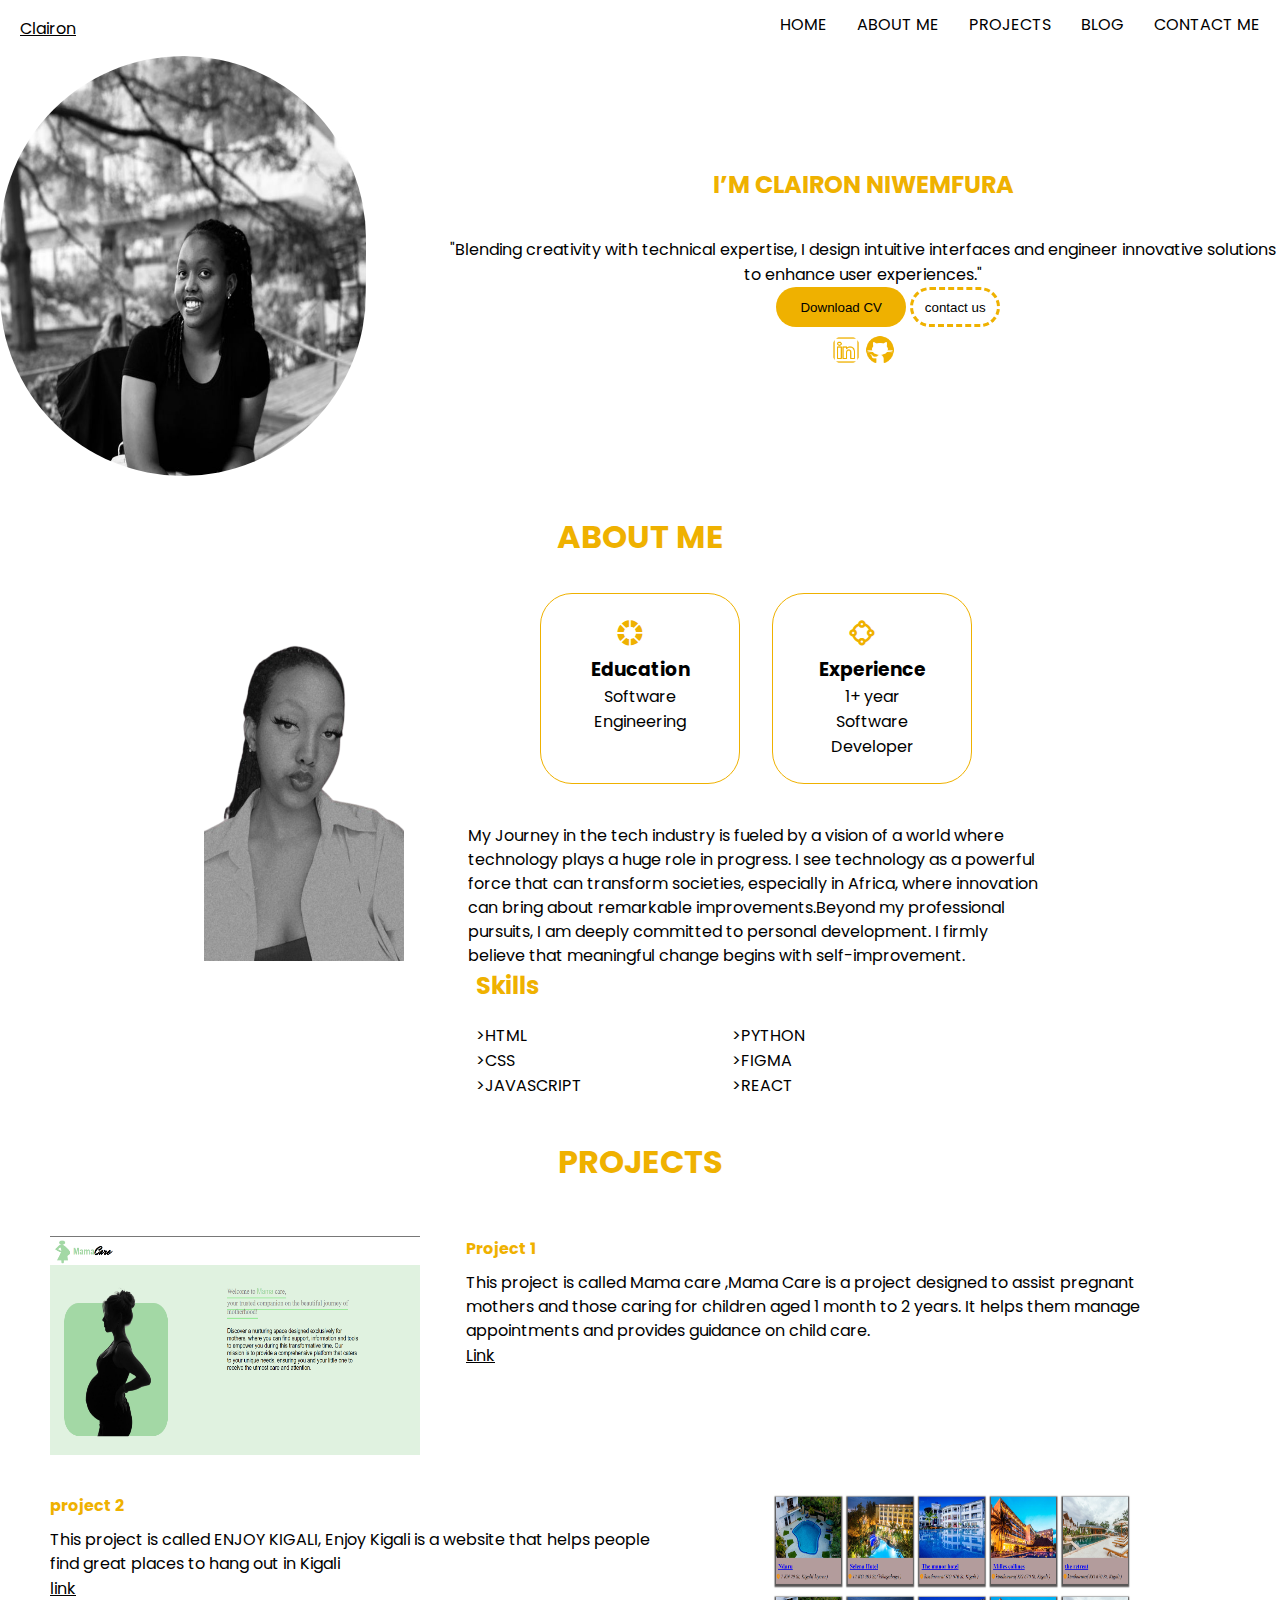
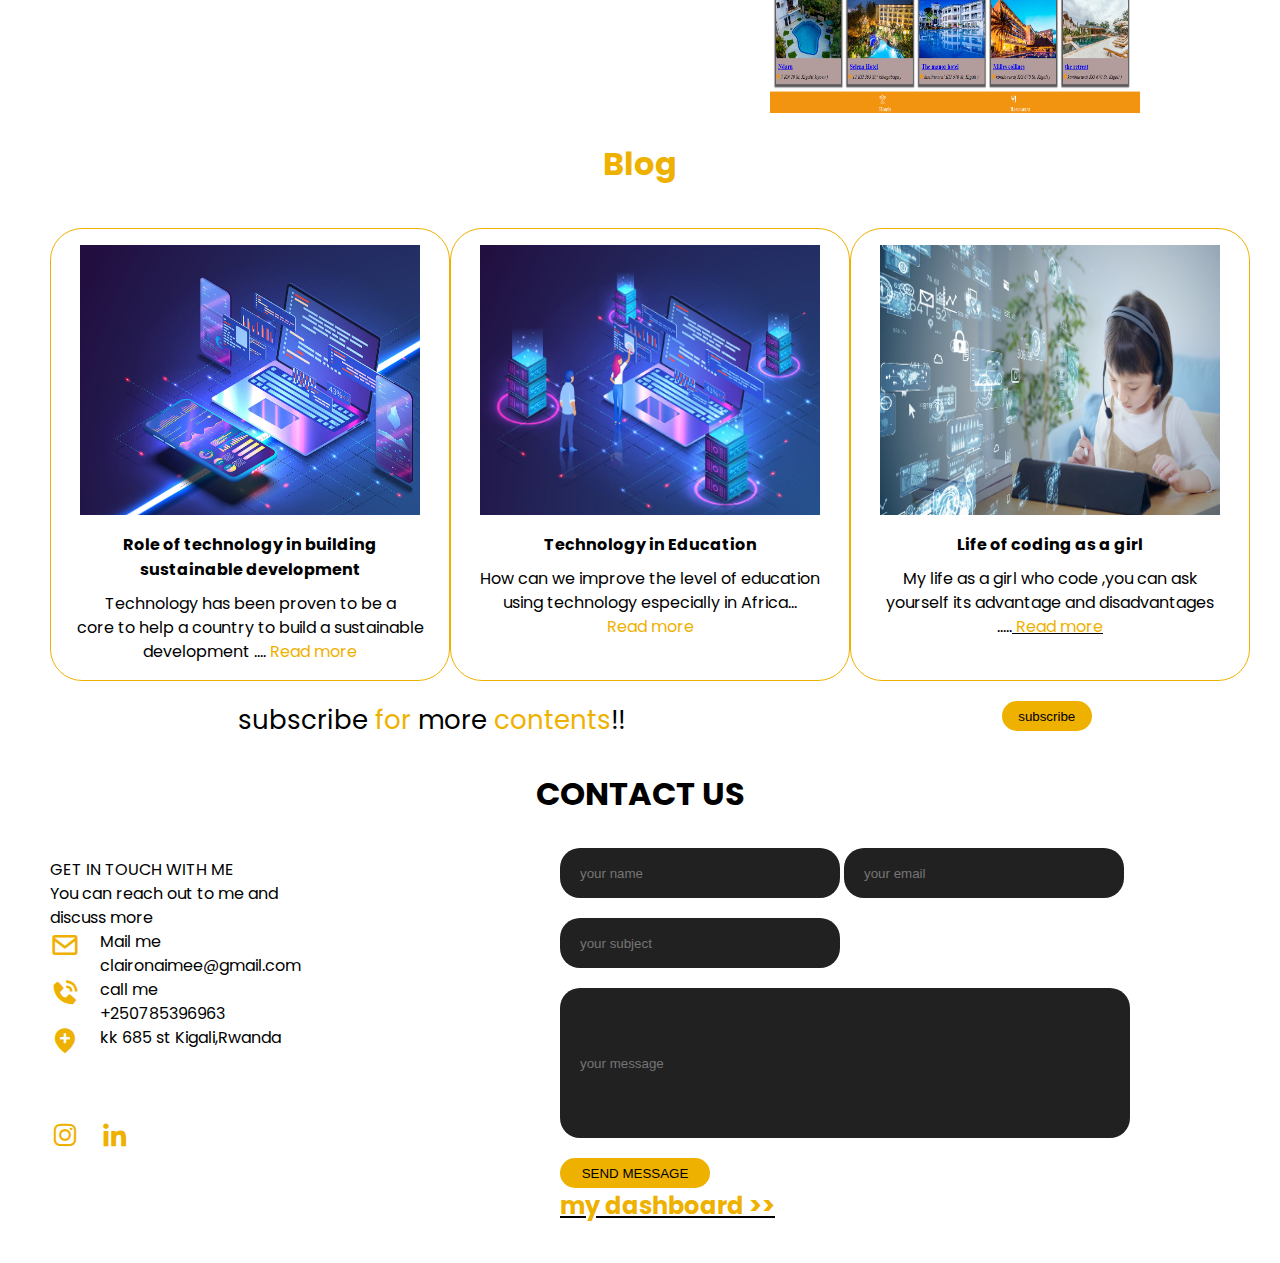
==== commit b608c391: "adding responsiveness for navigation bar" ====
--- a/index.HTML
+++ b/index.HTML
@@ -9,39 +9,25 @@
     <script src="./script.js"></script>
 </head>
 <body>
-    <div class="body">
-        <div class="Home"  id="home">
-            <div class="upperPart-Home">
-                <div class="logo">
-                    <h2>CLAIRON</h2>
-                </div>
-                <div class="nav-bar">
-                    <ul class="list">
-                        <li><a href="#home">  HOME</a></li>
-                        <li><a href="#aboutme"> ABOUT ME </a></li>
-                        <li><a href="#project">PROJECTS  </a></li>
-                        <li><a href="#blog">BLOG</a></li>
-                        <li><a href="#contactme">CONTACT ME</a></li>
-                    </ul>
-                </div>   
-            </div>
-            <nav id="hamburger-nav">
-               <div class="logo">Clairon</div>
-               <div class="hamburger-menu">
-                  <div class="hamburger-icon" onclick="toggleMenu()">
-                    <span></span>
-                    <span></span>
-                    <span></span>
-                   </div>
-                  <div class="menu-links">
-                    <li><a href="#home">  HOME</a></li>
-                        <li><a href="#aboutme" onclick="toggleMenu()"> ABOUT ME </a></li>
-                        <li><a href="#project" onclick="toggleMenu()">PROJECTS  </a></li>
-                        <li><a href="#blog" onclick="toggleMenu()">BLOG</a></li>
-                        <li><a href="#contactme" onclick="toggleMenu()">CONTACT ME</a></li>
-                 </div>
-               </div>
+    <div class="body" id="home">
+        <header>
+            <nav>
+                <ul class="nav-bar">
+                    <li class="logo"><a href="#">Clairon</a></li>
+                    <input type="checkbox" id="check">
+                    <span class="menu">
+                        <li><a href="#home">Home</a></li>
+                        <li><a href="#aboutme">About me</a></li>
+                        <li><a href="#project">Projects</a></li>
+                        <li><a href="#blog">Blog</a></li>
+                        <li><a href="#contactme">contact me</a></li>
+                        <label for="check" class="close-menu"><i class='bx bx-x'></i></label>
+                   </span>
+                   <label for="check" class="open-menu"><i class='bx bx-menu'></i></label>
+                </ul>
             </nav>
+        </header>
+
             <div class="lowerpart-Home" id="home">
                 <div class="leftside-Home">
                   <img src="./Images/WhatsApp Image 2024-01-29 at 14.06.48.jpeg" alt="img">
@@ -75,8 +61,7 @@
                 </div>
 
             </div>
-
-        </div>
+    </div>
         <div class="about-me" id="aboutme">
             <h1>ABOUT ME</h1>
             <div class="section-container">
@@ -100,10 +85,8 @@
                         <p>My Journey in the tech industry is fueled by a vision of a world where technology plays a huge role in progress. I see technology as a powerful force that can transform societies, especially in Africa, where innovation can bring about remarkable improvements.Beyond my professional pursuits, I am deeply committed to personal development. I firmly believe that meaningful change begins with self-improvement.  
                         </p>
                     </div>
-                     
-                </div>
-           
-            </div>    
+                </div>
+           </div>    
             <div class="lowerpart-aboutMe">
                 <div>
                     <h2>Skills</h2>
--- a/index.css
+++ b/index.css
@@ -17,47 +17,17 @@
 h2{
     color: #EFB100;
 }
-
-.upperPart-Home{
-    /* margin-top: -20px; */
-    display: flex;
-    justify-content: space-around;
-    align-items: center;
-    height: 17vh;
-}
-.logo{
-    /* margin-top: 30px; */
-    /* margin-left: 50px ; */
-}
-.list{
-    display: flex;
-    /* justify-content: end; */
+/* .list{
+    display: flex;
+    justify-content: end;
     list-style: none;
     padding: 10px;
-    /* text-decoration-style: none; */
+    text-decoration-style: none;
     gap: 2rem;
-    font-size: 1.2rem;
-
-}
-
-.nav-bar a{
-    text-decoration: none;
-    /* color: inherit; */
-    text-decoration-color: white;
-}
-.nav-bar a:hover{
-    color: #EFB100;
-    text-decoration: underline;
-    text-underline-offset: 1rem;
-}
-/* .lowerpart-Home{
-    display: flex;
-    justify-content: center;
-    align-items: center;
-    gap: 5rem; */
-    /* height: 80vh; */
-    /* margin-top: 50px; */
-/* } */
+   font-size: 1.2rem; 
+
+}  */
+
 .lowerpart-Home {
     display: flex;
     justify-content: center; /* Center content horizontally */
@@ -88,9 +58,6 @@
     justify-content: space-between;
     width: 90%;
 }
-.about-me{
-    position: relative;
-}
 .details-container{
     padding: 1.5rem;
     flex: 1;
@@ -135,20 +102,11 @@
     flex-direction: column;
     width: 50%;
 }
-#boutme{
-    position: relative;
-}
 .about-me h1{
     color: #EFB100;
     margin-top: 30px;
     text-align: center;
 }
-/* .upperpart-aboutMe img{
-    height: 350px;
-    width:90%;
-    border-radius: 2%;
-    margin-right:100px ;
-} */
 .upperpart-aboutMe{
     margin-top: 40px;
 }
@@ -157,76 +115,8 @@
 }
 .lowerpart-aboutMe{
     display: flex;
-    /* margin-left: 50px; */
     justify-content: center;
     align-items: center;
-}
-#hamburger-nav{
-    display: none;
-}
-.hamburger-menu{
-    position: relative;
-    display: inline-block;
-}
-.hamburger-icon{
-    display: flex;
-    align-content: flex-end;
-    flex-direction: column;
-    justify-content: space-between;
-    height: 24px;
-    width: 30px;
-    cursor: pointer;
-}
-.hamburger-icon span{
-    width: 100%;
-    height: 4px;
-    background-color: black;
-    transition: all 0.3 ease-in-out;
-}
-.menu-links{
-    position: absolute;
-    top: 100%;
-    right: 0;
-    background-color: white;
-    width: fit-content;
-    max-height: 0;
-    overflow: hidden;
-    transition: all 0.3 ease-in-out;
-
-}
-.menu-links a{
-    display: block;
-    padding: 10px;
-    text-align: center;
-    font-size: 1 rem;
-    color: black;
-    text-decoration: none;
-    transition: all 0.3 ease-in-out;
-
-}
-.menu-links li{
-    list-style: none;
-}
-.menu-links.open{
-    max-height: 300px;
-}
-.hamburger-icon.open span:first-child{
-    transform: rotate(45deg)translate(10px,5px);
-}
-.hamburger-icon.open span:nth-child(2){
-    opacity: 0;
-}
-.hamburger-icon.open span:last-child{
-    transform: rotate(-45deg)translate(10px,-5px);
-}
-.hamburger-icon span:first-child{
-    transform: none;
-}
-.hamburger-icon span:first-child{
-    opacity: 1;
-}
-.hamburger-icon span:first-child{
-    transform: none;
 }
 #socials-container img{
     width: 30px;
@@ -398,14 +288,106 @@
     justify-content: center;
     align-content: center;
 }
+
+
+.nav-bar{
+    width: 100%;
+    display: flex;
+    justify-content: space-between;
+    align-items: center;
+    list-style: none;
+    position: relative;
+    /* background-color: rgb(4, 4, 4); */
+    padding: 12px 20px;
+    color: black;
+}
+.nav-bar .bx{
+    color: black;
+}
+.menu{
+    display: flex;
+}
+.menu li{
+    padding-left: 30px;
+}
+.menu li a{
+    display: inline-block;
+    text-decoration: none;
+    color: black;
+    text-align: center;
+    transition: 0.15s ease-in-out;
+    position: relative;
+    text-transform: uppercase;
+    /* background-color: black; */
+}
+.menu li a::after{
+    content: "";
+    position: absolute;
+    bottom: 0;
+    left: 0;
+    width: 0;
+    height: 1px;
+    background-color: #EFB100;
+    transition: 0.15s ease-in-out;
+}
+.menu li a:hover::after {width: 100%;}
+.open-menu, .close-menu{
+    position: absolute;
+    color: black; 
+    cursor:pointer;
+    font-size: 1.5rem;
+    display: none;
+}
+.open-menu{
+    top: 50%;
+    right: 20px;
+    transform: translateY(-50%);
+}
+.close-menu{
+    top: 20px;
+    right: 20px;
+}
+#check{
+    display:none;
+}
+@media only screen and (max-width: 614px){
+    .menu{
+        flex-direction: column;
+        align-items: center;
+        justify-content: center;
+        width: 80%;
+        height: 100vh;
+        position: fixed;
+        top: 0;
+        right: -100%;
+        z-index: 100;
+        background-color: black;
+        transition: all 0.2s ease-in-out;
+    }
+    .menu li{
+        margin-top: 40px;
+    }
+    .menu li a {
+        padding:10px;
+    }
+    .open-menu , .close-menu{
+        display: block;
+    }
+    #check:checked  ~ .menu{
+        right: 0;
+    }
+}
+
 @media only screen and (max-width: 430px) {
+    *{
+        font-size: 14px;
+    }
     .lowerpart-Home{
         display :inline-block;
         margin-top: 0px;
     }  
     .lowerpart-Home img{
         margin-left: 20px;
-        /* width:90%; */
         margin-top: 0px;
         margin-bottom: opx;
     }
@@ -451,21 +433,63 @@
         width: 100%;
            
     }
-    .project1 img{
-        /* width: 90%; */
-
-    }
-    .project2{
-        /* display: block; */
+    .section-container{
+        display: block;
+        align-items: center;
+        margin-left: 20px;
+    }
+    .project1 , .project2{
+        display: block;
+        margin-left: 1rem;
+        margin-right: 1rem;
+        width: 90%;
+    }
+    .about-details-container{
+        width: 90%;
+        margin-left: 1rem;
+    }
+    .upperpart-aboutMe p{
+        width: 100%;
+        margin-top: 1rem;
+    }
+    .details-container{
+        width: 20%;
+        margin-bottom: 20px;
+    }
+    .imageabout-me{
+        margin-left: 2rem;
+        margin-top: -70px;
     }
     .blogPart{
         display: block;
+        justify-content: space-between;
+        width: 100%;
+    }
+    .blog1{
+        width: 420px; 
+    }
+    #blogsection{
+        width: 420px;
+        height: 90vh;
+        margin-left: 80px;
+        font-size: 12px;
+    }
+    .blogPart img{
+        width: 100%;
+        height: 40vh;
+    }
+    .subscribePart p{
+        font-size: 16px;
     }
     .contact-mepart{
         display: block;
+        width: 100%;
+    }
+    .left-partcontactMe{
+        width: 80%;
     }
     .right-partContactme{
-        margin-left: 20px;
+        margin-left: 1rem;
     }
     .section-container{
         display: block;
@@ -496,10 +520,6 @@
     .upperpart-aboutMe p{
         width: 60%;
     }
-    /* .lowerpart-Home{
-        display: flex;
-        justify-content:space-evenly;
-    } */
     .lowerpart-Home img{
         width: 100%;
         height: 80%;
@@ -512,62 +532,67 @@
     }
     .rightside-Home h2{
         font-size: 21px;
-        /* width: 90%; */
-        /* margin-left: 60px; */
-        /* align-content: flex-start; */
     }
     .rightside-Home .parahome{
         width: 80%;
         font-size: 17px;
     }
     .blogPart{
+        margin-right: 2rem;
         display: inline-block;
-        margin-right: 10px;
-        align-content: center;
-        margin-left: 20px;
+    }
+    #blogsection{
+        margin-left: 1rem;
+        margin-right: 1rem;
+        width: 80%;
+        margin-bottom: 20px;
     }
     .right-partContactme{
         margin-right: 15px;
     }
     .left-partcontactMe{
         margin-left: 20px;
-        width: 40%;
+        margin-right: 50px;
     }
     .list{
         text-indent: 20px;
         margin-top:0px;
     }
-    
+}
+@media only screen and (min-width: 768px){
+    .mobile-nav{
+        display: block;
+    }
+    .hamburger{
+        display: none;
+    }
+
 }
 @media only screen and (max-width: 330px){
-    .skillset1{
-        margin-right: 40px;
-    }
-
-    .blogPart img{
-        width: 270px;
-        height: 200px;
-    }
-     
-}
-@media only screen and (max-width: 1200px){
+    .body{
+        font-size: 12px;
+    }
+    .details-container{
+        width: 10%;
+        margin-bottom: 20px;
+        
+        padding: 10px;
+    }
+    .subscribePart{
+        display: block;
+    }
+}
+@media only screen and (max-width: 1024px){
     .upperPart-Home{
         display:none ;
     }
     #hamburger-nav{
         display: flex;
     }
-    #blogsection{
-        display: inline-block;
+    .blogPart{
+        gap: 2rem;
         justify-content: center;
         align-items: center;
-        width: 40%;  
-    }
-    .blogPart{
-        gap: 2rem;
-        display: inline-block;
-        justify-content: center;
-        align-items: center;
     }
 
 }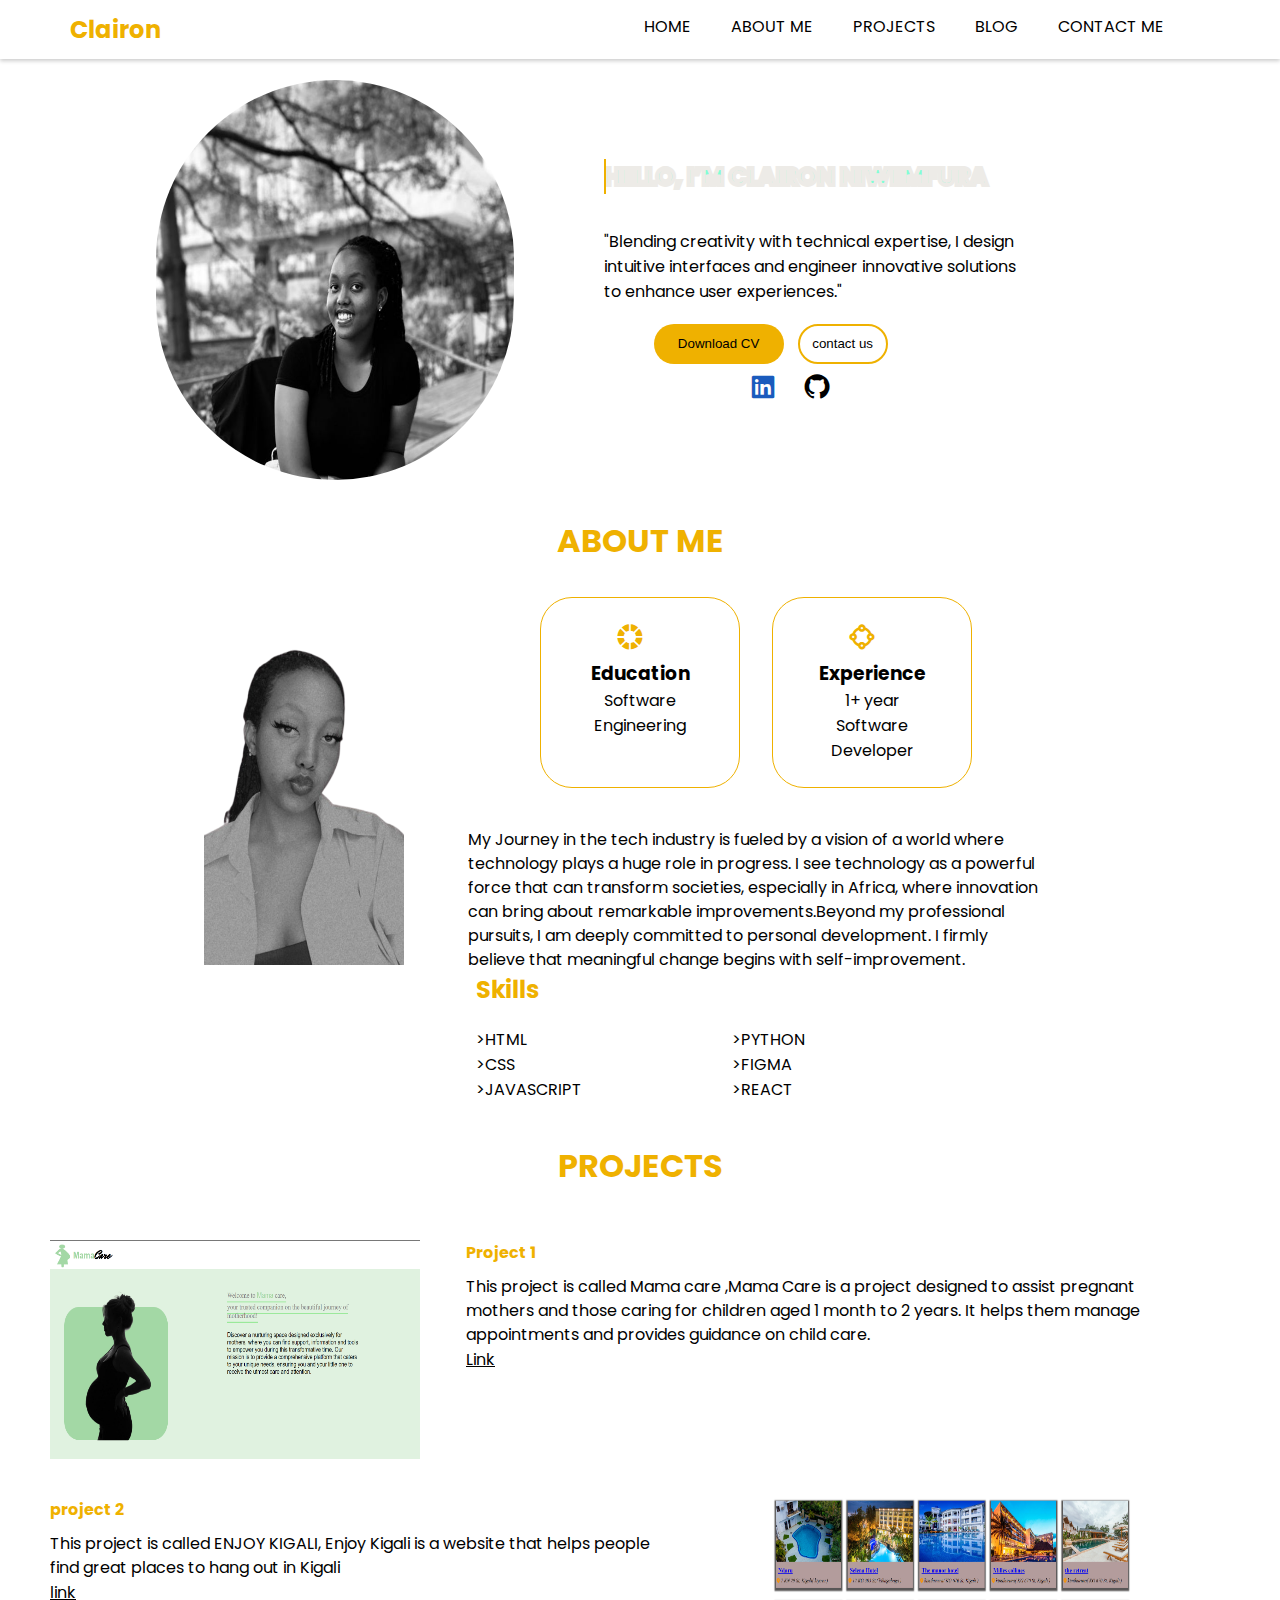
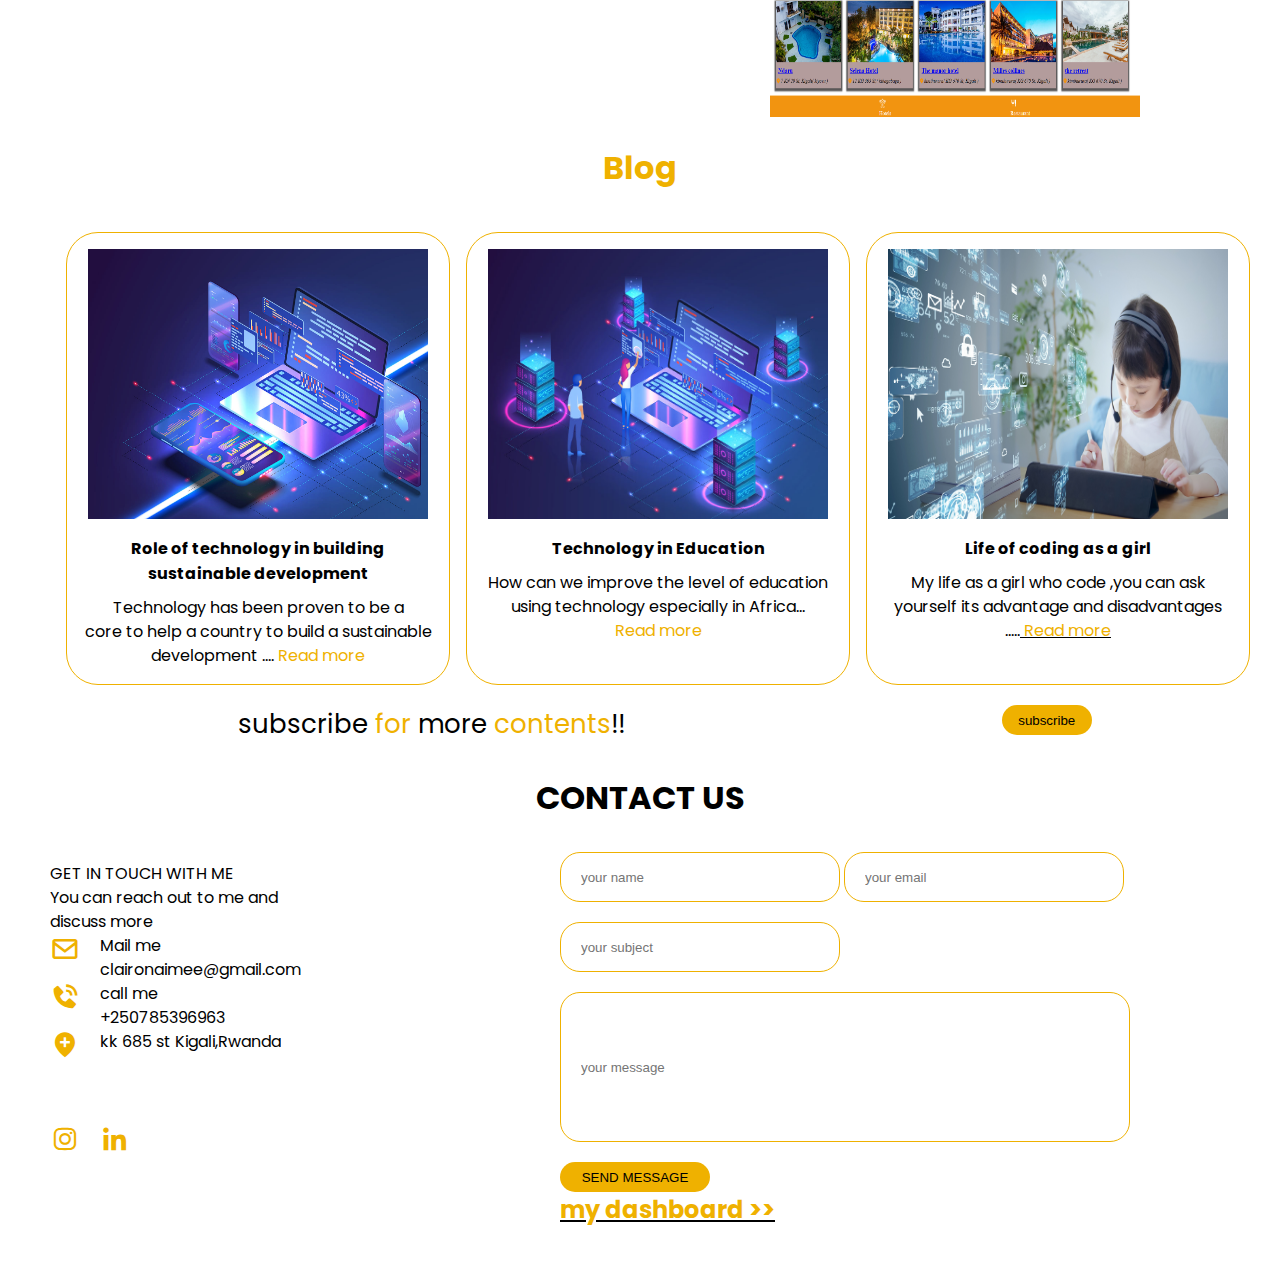
==== commit 2a4723ff: "Merge pull request #1 from ClaironNiwemfura/ft-homepage" ====
--- a/index.HTML
+++ b/index.HTML
@@ -13,10 +13,10 @@
         <header>
             <nav>
                 <ul class="nav-bar">
-                    <li class="logo"><a href="#">Clairon</a></li>
+                    <h2 class="logo"><a href="#">Clairon</a></h2>
                     <input type="checkbox" id="check">
                     <span class="menu">
-                        <li><a href="#home">Home</a></li>
+                        <li><a href="#home">Home </a></li>
                         <li><a href="#aboutme">About me</a></li>
                         <li><a href="#project">Projects</a></li>
                         <li><a href="#blog">Blog</a></li>
@@ -35,7 +35,7 @@
 
                 <div class="rightside-Home">
                     <div>
-                      <h2>I’M CLAIRON NIWEMFURA</h2>
+                      <h2 class="h2" data-text="Hello, I’M CLAIRON NIWEMFURA">Hello, I’M CLAIRON NIWEMFURA</h2>
                       <h2 class="dif">SOFTWARE ENGINEER</h2> 
                     </div>
                     <div class="parahome">
@@ -43,21 +43,17 @@
                          I design intuitive interfaces and engineer 
                         innovative solutions to enhance user experiences."
                     </div>
-                    <div>
+                    <div class="homepage-btns">
                         <button class="btn-aboutme"
                         onclick="window.open('./assets/claironcv.pdf')">Download CV</button>
                         <button class="btn" onclick="location.href=('./#contactme')"
                         >contact us</button>
                     </div>
                     <div id="socials-container">
-                        <img src="./Images/linkedin.png" alt="linkedin" 
-                        class="icon"
-                        onclick="location.href='https://www.linkedin.com/in/clairon-niwemfura-660587249/'">
-                        <img src="./Images/github.png" alt="github" 
-                        class="icon"
-                        onclick="location.href='https://github.com/ClaironNiwemfura'">
-                    </div>
-                    
+                        <i class='bx bxl-linkedin-square' id="icon1" onclick="location.href='https://www.linkedin.com/in/clairon-niwemfura-660587249/'"></i>
+                        <i class='bx bxl-github' id="icon2" onclick="location.href='https://github.com/ClaironNiwemfura'"></i>
+                    </div>
+                   
                 </div>
 
             </div>
--- a/index.css
+++ b/index.css
@@ -17,28 +17,95 @@
 h2{
     color: #EFB100;
 }
-/* .list{
-    display: flex;
-    justify-content: end;
+.logo a{
+    color: #EFB100;
+    text-decoration: none;
+    margin-left: 50px;
+}
+nav{
+    position: fixed;
+    z-index: 1;
+    background-color: white;
+    box-shadow: 0 2px 4px rgba(0, 0, 0 ,0.2);
+    top: 0;
+    left: 0;
+    width: 100%;
+
+}
+.nav-bar{
+    width: 100%;
+    display: flex;
+    justify-content: space-between;
+    align-items: center;
     list-style: none;
-    padding: 10px;
-    text-decoration-style: none;
-    gap: 2rem;
-   font-size: 1.2rem; 
-
-}  */
-
+    position: relative;
+    /* background-color: rgb(4, 4, 4); */
+    padding: 12px 20px;
+    color: black;
+}
+.nav-bar .bx{
+    color: black;
+}
+.menu{
+    display: flex;
+}
+.menu li{
+    /* padding-left: 30px; */
+}
+.menu li a{
+    display: inline-block;
+    text-decoration: none;
+    color: black;
+    text-align: center;
+    transition: 0.15s ease-in-out;
+    position: relative;
+    text-transform: uppercase;
+}
+.menu li a::after{
+    content: "";
+    position: absolute;
+    bottom: 0;
+    left: 0;
+    width: 0;
+    height: 1px;
+    background-color: #EFB100;
+    transition: 0.15s ease-in-out;
+}
+.menu li a:hover::after {width: 100%;}
+.open-menu, .close-menu{
+    position: absolute;
+    color: black; 
+    cursor:pointer;
+    font-size: 1.5rem;
+    display: none;
+}
+.open-menu{
+    top: 50%;
+    right: 20px;
+    transform: translateY(-50%);
+}
+.close-menu{
+    top: 20px;
+    right: 20px;
+}
+#check{
+    display:none;
+}
+.menu{
+    margin-right: 6rem;
+    gap: 2.5rem;
+}
 .lowerpart-Home {
     display: flex;
-    justify-content: center; /* Center content horizontally */
-    align-items: center; /* Center content vertically */
-    text-align: center;
-    gap: 5rem;
+    justify-content: center; 
+    align-items: center;
+    margin-left: 5rem;
+    margin-top: 5rem;
 }
 .lowerpart-Home img {
-    height: 420px;
-    width: 100%;
-    border-radius: 85rem;
+    height: 400px;
+    width: 80%;
+    border-radius: 16rem;
 }
 .dif{
     color: white;
@@ -47,11 +114,62 @@
     /* background-color:#EFB100 ; */
     border: none;
     border-color: #EFB100;
-    border-style: dashed;
+    border:2px solid#EFB100 ;
     border-radius: 20px;
     width: 90px;
     height: 40px;
     /* border-right: none; */
+    margin-left: 10px;
+}
+.homepage-btns{
+    margin-top: 20px;
+}
+.para{
+    width: 70%;
+}
+.rightside-Home{
+    width: 50%;
+}
+.h2{
+    position: relative;
+    /* font-size: 14vw; */
+    color: aquamarine;
+    -webkit-text-stroke: 0.3vw #edebe7;
+    text-transform: uppercase;
+    width: 75%;
+}
+.h2::before{
+    content: attr(data-text);
+    position: absolute;
+    top: 0;
+    left: 0;
+    width: 0;
+    height: 100%;
+    color: #EFB100;
+    -webkit-text-stroke: 0vw #c10488;
+    border-right: 2px solid #EFB100 ;
+    overflow: hidden;
+    animation: animate 5s linear infinite;
+}
+@keyframes animate{
+    0%,10%,100%
+    {
+        width: 0;
+    }
+    70%,90%
+    {
+        width: 100%;
+    }
+}
+#socials-container {
+    margin-top: 0.5rem;
+    margin-left: 9rem;
+}
+#icon1{
+    color: rgb(26, 91, 189);
+}
+#icon2{
+    color: black;
 }
 .upperpart-aboutMe{
     display: flex;
@@ -78,6 +196,7 @@
     text-align: center;
     width: 200px; 
     box-shadow: #222121;
+    margin-left: 1rem;
 }
 .section-container{
     display: flex;
@@ -118,13 +237,7 @@
     justify-content: center;
     align-items: center;
 }
-#socials-container img{
-    width: 30px;
-    height: 30px;
-}
-#socials-container {
-    margin-top: 0.5rem;
-}
+
 .btn-aboutme{
     background-color:#EFB100 ;
     border: none;
@@ -181,6 +294,8 @@
 .project1 h4,.project2 h4{
     color: #EFB100;
 }
+/* blog-section */
+
 .blog h1{
     text-align: center;
     color: #EFB100;
@@ -225,6 +340,9 @@
     border: none;
     border-radius: 20px;
 }
+
+/* contactme-part */
+
 .contact-me h1{
     margin-top: 30px;
     text-align: center;
@@ -257,13 +375,16 @@
 }
 .right-partContactme input{
     border: none;
-    background-color: #222121;
+    border: 1px solid#EFB100;
     width: 280px;
     height: 50px;
     margin-bottom: 20px;
     padding-left: 20px;
     border-radius: 20px;
 
+}
+.right-partContactme h2{
+    text-decoration: none;
 }
 #message{
     width: 570px;
@@ -276,7 +397,7 @@
     height: 30px;
     border-radius: 20px;
 }
- .bx{
+.bx{
     color: #EFB100;
     margin-right: 20px;
     font-size: 30px;
@@ -289,67 +410,6 @@
     align-content: center;
 }
 
-
-.nav-bar{
-    width: 100%;
-    display: flex;
-    justify-content: space-between;
-    align-items: center;
-    list-style: none;
-    position: relative;
-    /* background-color: rgb(4, 4, 4); */
-    padding: 12px 20px;
-    color: black;
-}
-.nav-bar .bx{
-    color: black;
-}
-.menu{
-    display: flex;
-}
-.menu li{
-    padding-left: 30px;
-}
-.menu li a{
-    display: inline-block;
-    text-decoration: none;
-    color: black;
-    text-align: center;
-    transition: 0.15s ease-in-out;
-    position: relative;
-    text-transform: uppercase;
-    /* background-color: black; */
-}
-.menu li a::after{
-    content: "";
-    position: absolute;
-    bottom: 0;
-    left: 0;
-    width: 0;
-    height: 1px;
-    background-color: #EFB100;
-    transition: 0.15s ease-in-out;
-}
-.menu li a:hover::after {width: 100%;}
-.open-menu, .close-menu{
-    position: absolute;
-    color: black; 
-    cursor:pointer;
-    font-size: 1.5rem;
-    display: none;
-}
-.open-menu{
-    top: 50%;
-    right: 20px;
-    transform: translateY(-50%);
-}
-.close-menu{
-    top: 20px;
-    right: 20px;
-}
-#check{
-    display:none;
-}
 @media only screen and (max-width: 614px){
     .menu{
         flex-direction: column;
@@ -363,6 +423,7 @@
         z-index: 100;
         background-color: black;
         transition: all 0.2s ease-in-out;
+        padding: 0px;
     }
     .menu li{
         margin-top: 40px;
@@ -395,7 +456,7 @@
         display:inline-block;
         
     }
-    .rightside-Home{
+    /* .rightside-Home{
         margin-left: 20px;
         margin-top:10px ;
         
@@ -404,7 +465,7 @@
         margin-top: 0px;
         margin-bottom:20px;
         width: 100%;
-    }
+    } */
     .para{
         width: 100%;
     }
@@ -520,7 +581,7 @@
     .upperpart-aboutMe p{
         width: 60%;
     }
-    .lowerpart-Home img{
+    /* .lowerpart-Home img{
         width: 100%;
         height: 80%;
     }
@@ -528,7 +589,6 @@
         width: 90%;
         margin-left: 60px;
         margin-top: 60px;
-        /* align-content: flex-start; */
     }
     .rightside-Home h2{
         font-size: 21px;
@@ -536,7 +596,7 @@
     .rightside-Home .parahome{
         width: 80%;
         font-size: 17px;
-    }
+    } */
     .blogPart{
         margin-right: 2rem;
         display: inline-block;
@@ -593,6 +653,4 @@
         gap: 2rem;
         justify-content: center;
         align-items: center;
-    }
-
-}+    }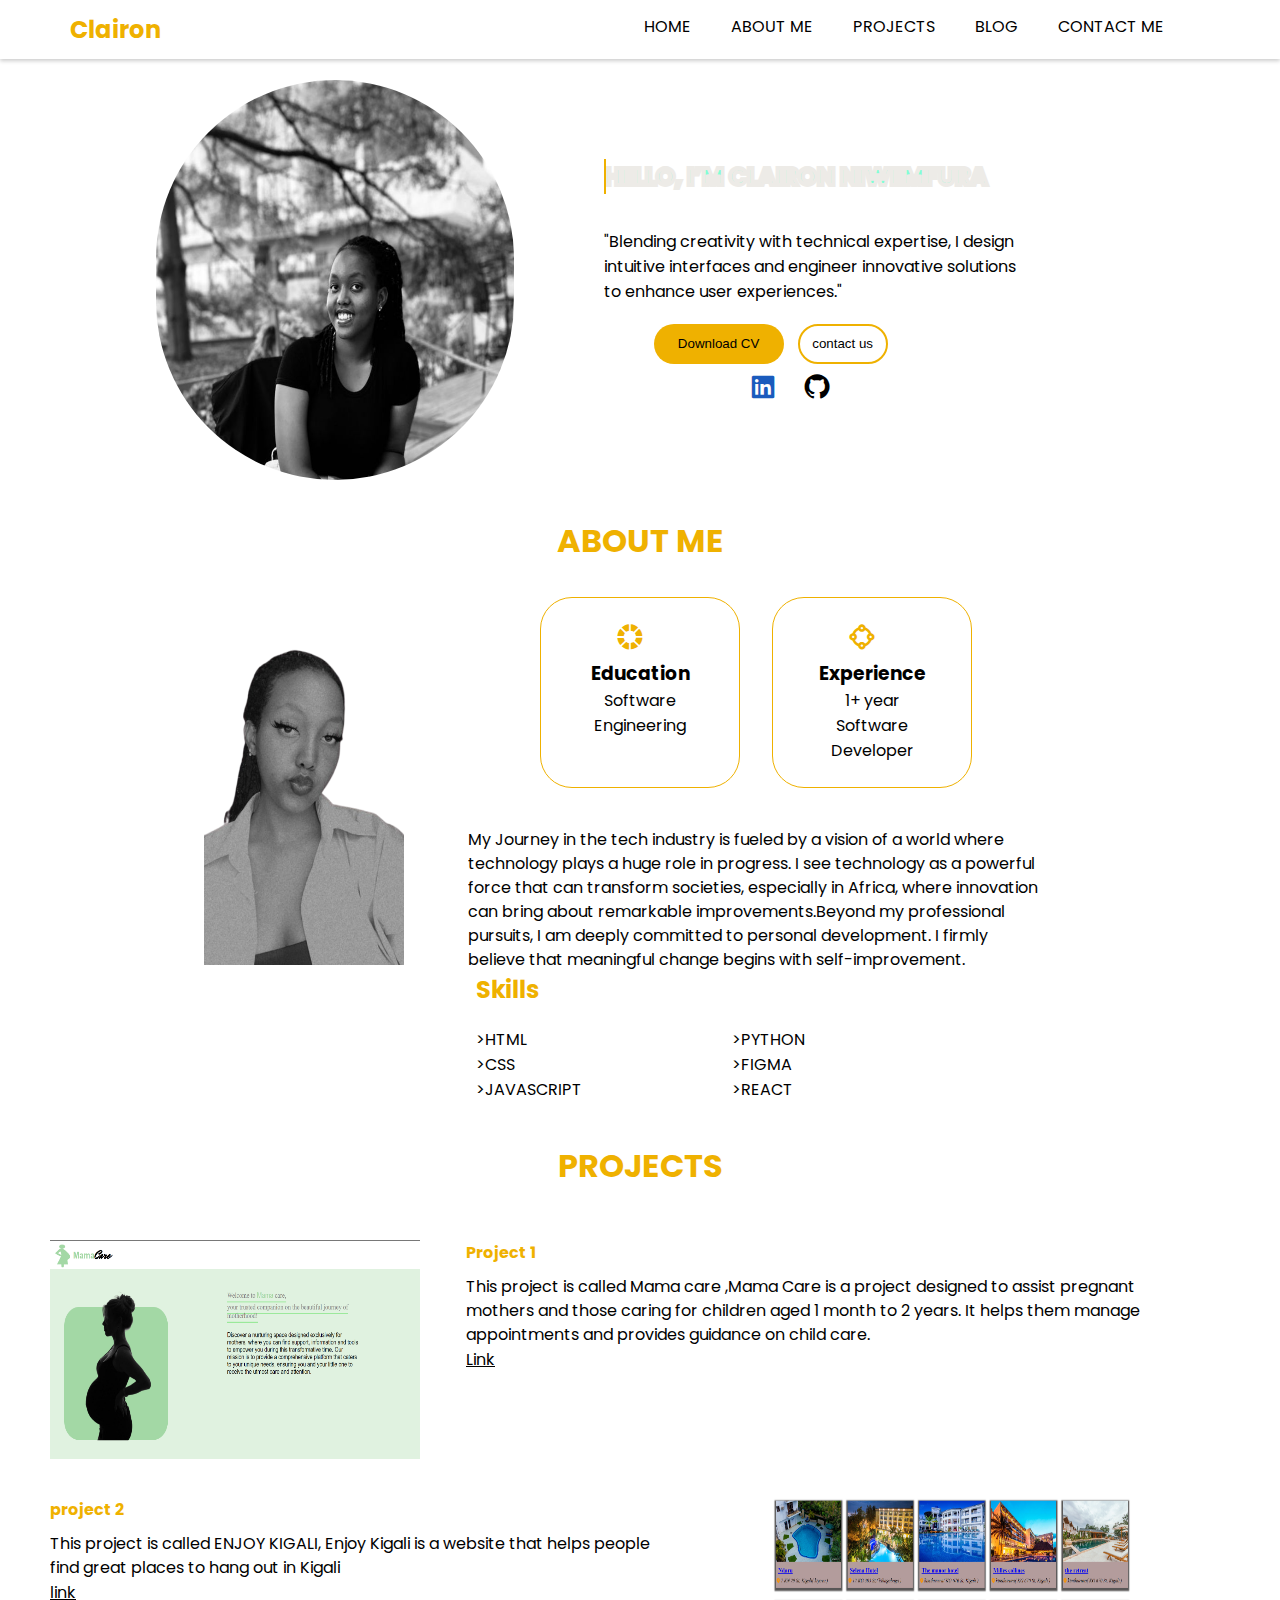
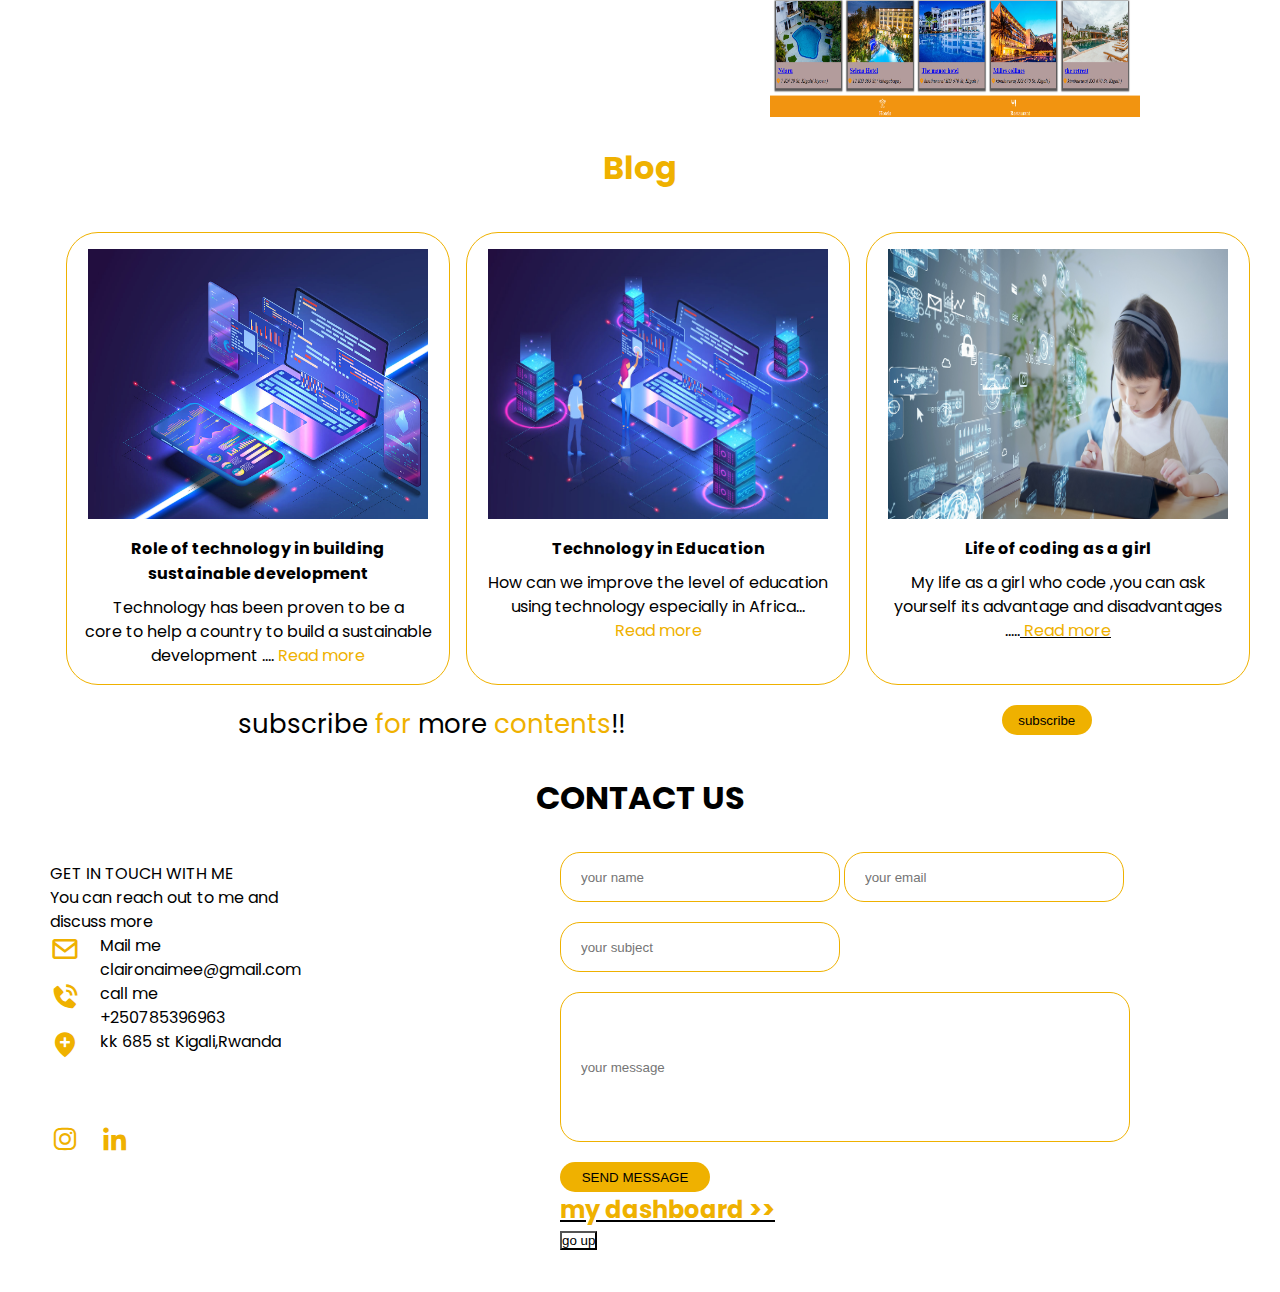
==== commit 8e582e50: "adding button on homepage" ====
--- a/index.HTML
+++ b/index.HTML
@@ -204,6 +204,7 @@
                     <input type="text" placeholder="your message" id="message"> <br>
                     <button class="message-btn">SEND MESSAGE</button>
                     <a href="./dashboard.HTML"><h2>my dashboard >></h2></a>
+                    <button>go up</button>
                 </div>
             </div>
             
--- a/index.css
+++ b/index.css
@@ -397,7 +397,7 @@
     height: 30px;
     border-radius: 20px;
 }
-.bx{
+ .bx{
     color: #EFB100;
     margin-right: 20px;
     font-size: 30px;
@@ -653,4 +653,6 @@
         gap: 2rem;
         justify-content: center;
         align-items: center;
-    }+    }
+
+}